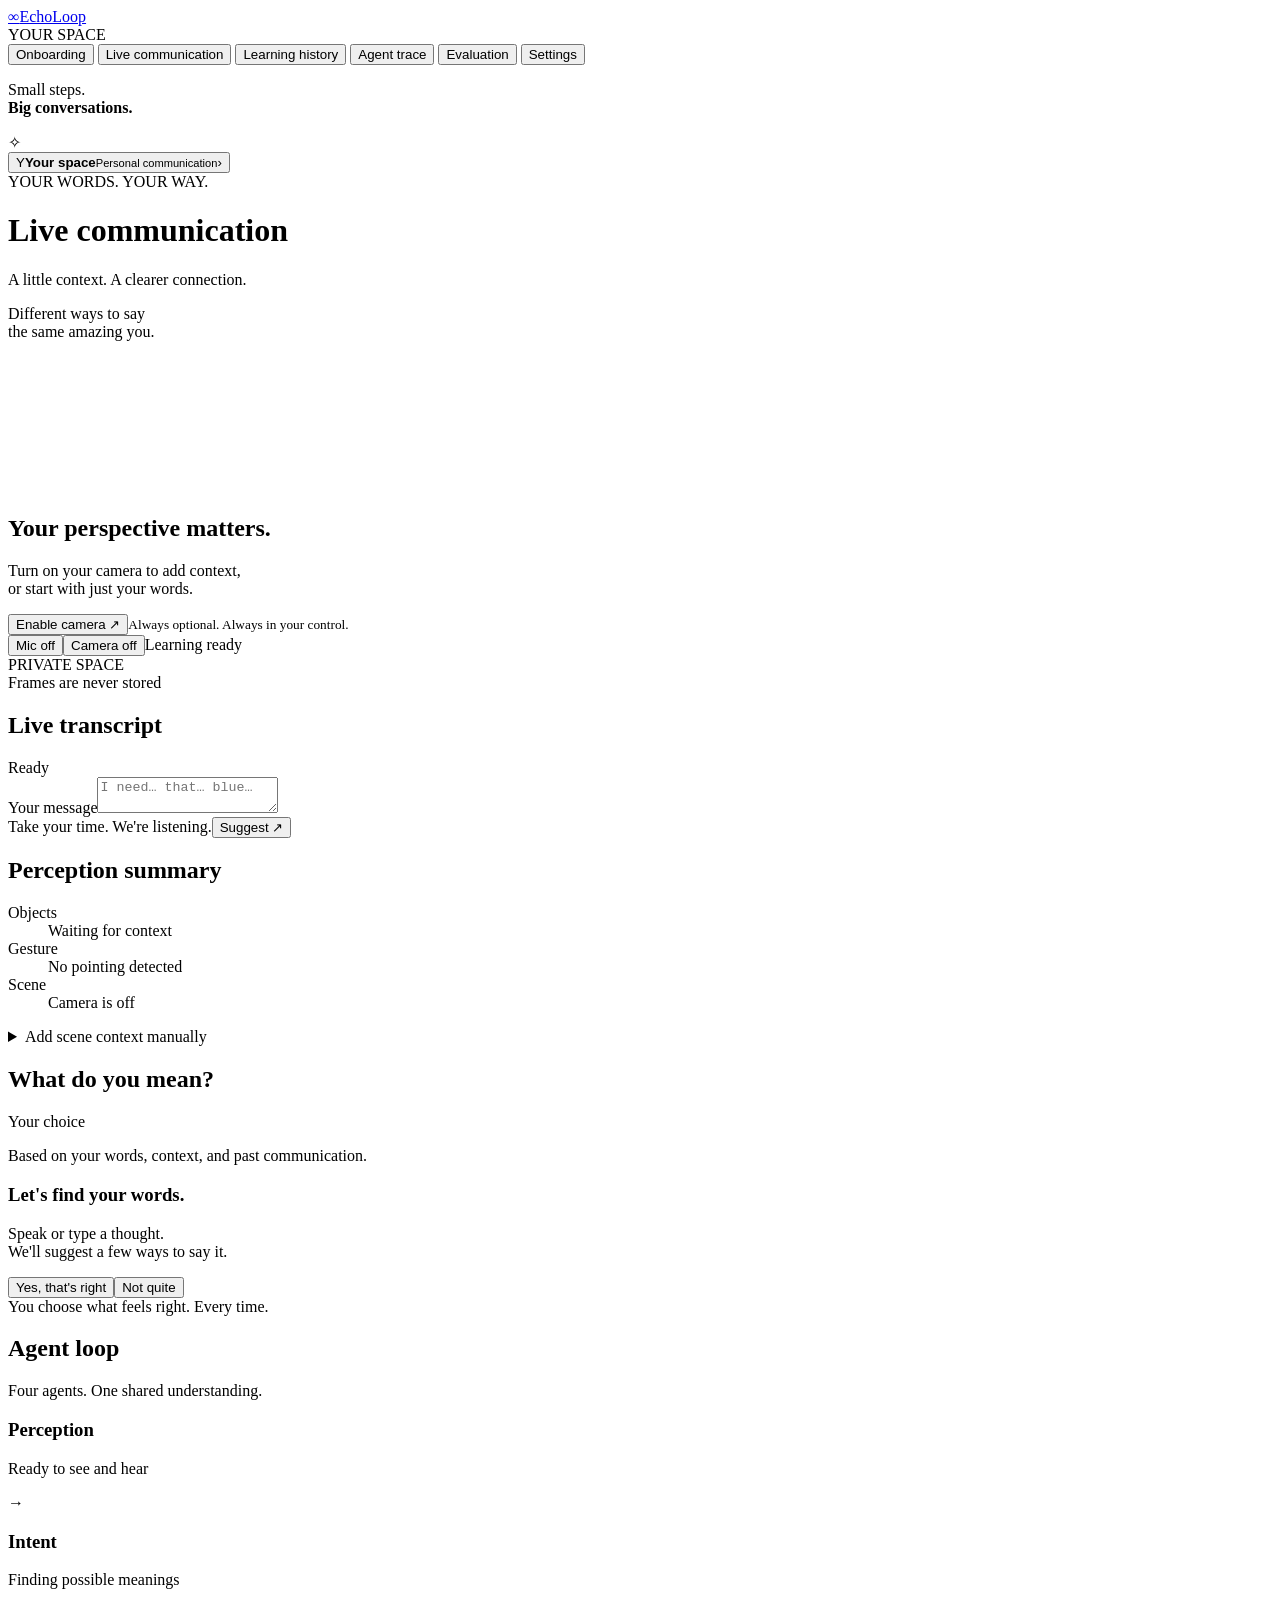
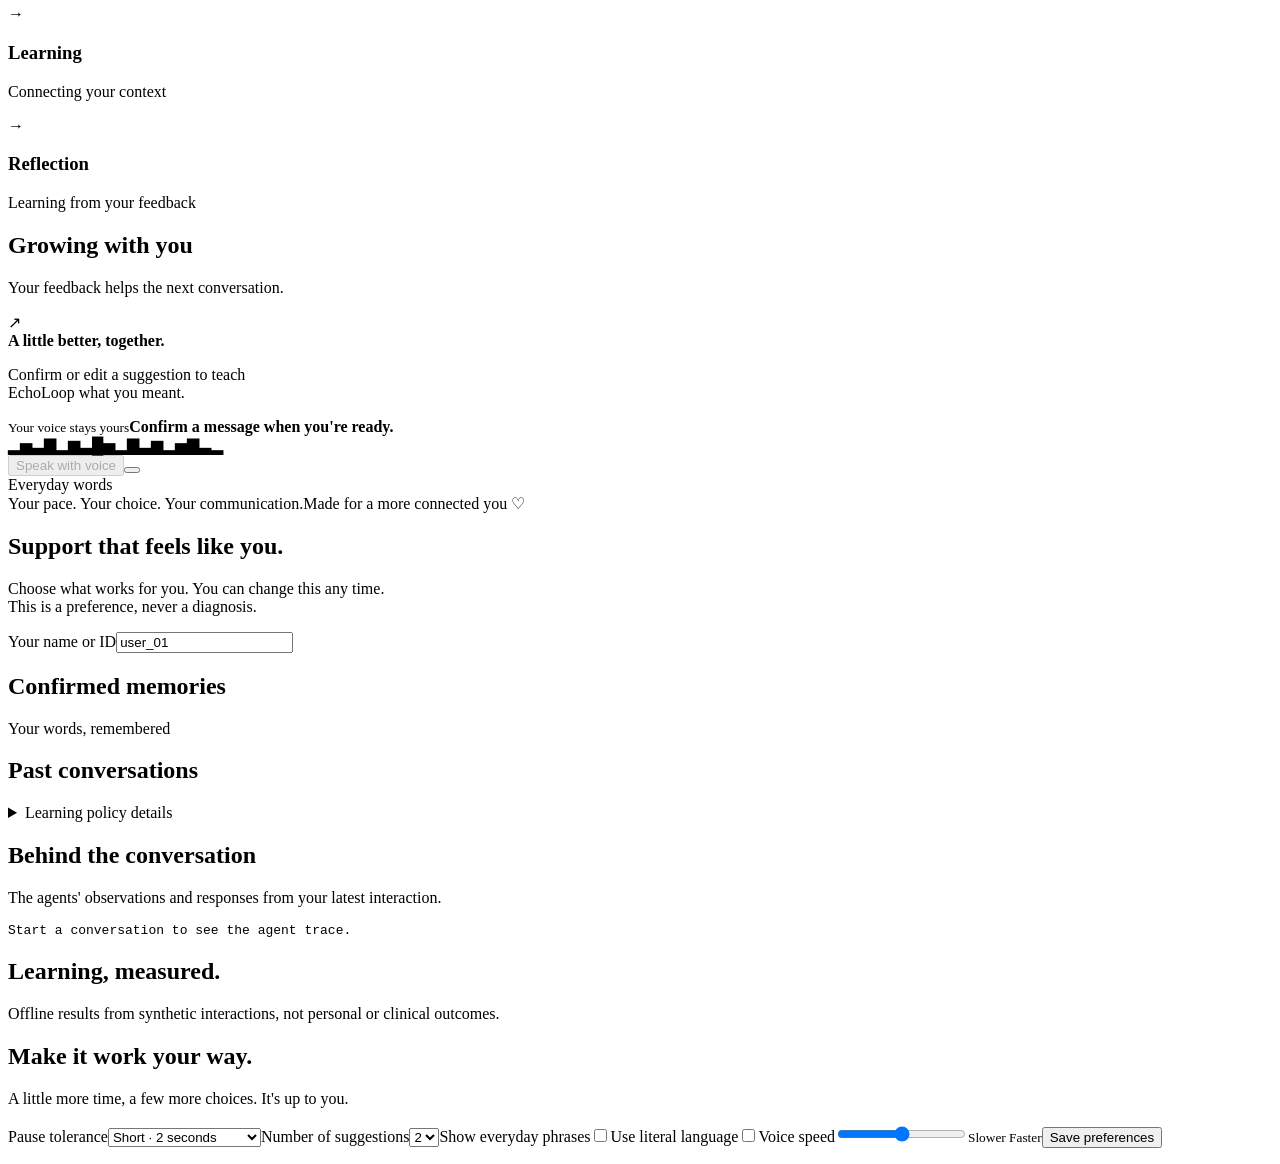
==== frontend/index.html @ dc847d43 "EchoLoop: four-agent adaptive communication assistant Perception/Intent/Learning/Reflection agents o" ====
﻿<!doctype html>
<html lang="en">
<head><meta charset="utf-8"><meta name="viewport" content="width=device-width,initial-scale=1"><meta name="theme-color" content="#eef3ff"><title>EchoLoop — Your words, your way</title><link rel="stylesheet" href="/styles.css"><script defer src="/app.js"></script></head>
<body>
<div class="app-shell">
<aside class="sidebar">
<a href="#live" class="brand"><span class="brand-mark">∞</span>EchoLoop</a><div class="nav-label">YOUR SPACE</div>
<nav aria-label="Main navigation">
<button class="nav-item" data-tab="onboarding" title="Onboarding"><span data-icon="user"></span><span>Onboarding</span></button>
<button class="nav-item active" data-tab="live" title="Live communication"><span data-icon="video"></span><span>Live communication</span></button>
<button class="nav-item" data-tab="hist" title="Learning history"><span data-icon="history"></span><span>Learning history</span></button>
<button class="nav-item" data-tab="trace" title="Agent trace"><span data-icon="loop"></span><span>Agent trace</span></button>
<button class="nav-item" data-tab="eval" title="Evaluation"><span data-icon="chart"></span><span>Evaluation</span></button>
<button class="nav-item" data-tab="settings" title="Settings"><span data-icon="settings"></span><span>Settings</span></button>
</nav>
<div class="sidebar-bottom"><div class="gentle-note"><span data-icon="heart"></span><p>Small steps.<br><strong>Big conversations.</strong></p><span class="note-spark">✧</span></div><button class="user-card" data-tab="onboarding"><span class="avatar" id="avatar">Y</span><span><strong id="userName">Your space</strong><small id="modeBadge">Personal communication</small></span><span>›</span></button></div>
</aside>
<main>
<header class="page-header"><div><div class="eyebrow">YOUR WORDS. YOUR WAY.</div><h1 id="pageTitle">Live communication</h1><p id="pageSubtitle">A little context. A clearer connection.</p></div><div class="header-note">Different ways to say<br><span>the same amazing you.</span><i></i></div></header>
<div id="notice" class="notice hidden" role="status"></div>
<section id="tab-live" class="view">
<div class="live-grid">
<div class="observation-column">
<div class="camera-panel"><video id="video" autoplay playsinline muted></video><div id="cameraEmpty" class="camera-empty"><div class="camera-symbol" data-icon="video"></div><h2>Your perspective matters.</h2><p>Turn on your camera to add context,<br>or start with just your words.</p><button id="enableCamera" class="button camera-cta">Enable camera <span>↗</span></button><small>Always optional. Always in your control.</small></div><div class="camera-toolbar"><button id="mic" class="status-chip"><span data-icon="mic"></span><span id="micLabel">Mic off</span></button><button id="camBtn" class="status-chip"><span data-icon="video"></span><span id="camLabel">Camera off</span></button><span class="status-chip purple"><span data-icon="spark"></span>Learning ready</span></div><span id="cameraStatus" class="camera-status">PRIVATE SPACE</span><div class="camera-foot"><span data-icon="shield"></span>Frames are never stored</div></div>
<div class="context-grid">
<article class="panel transcript-panel"><div class="panel-heading"><h2><span data-icon="wave"></span>Live transcript</h2><span class="pill" id="listenStatus">Ready</span></div><label for="fragment" class="sr-only">Your message</label><textarea id="fragment" rows="2" placeholder="I need… that… blue…"></textarea><div class="transcript-footer"><span id="hint">Take your time. We're listening.</span><button id="send" class="button primary compact">Suggest <span>↗</span></button></div></article>
<article class="panel perception-panel"><div class="panel-heading"><h2><span data-icon="eye"></span>Perception summary</h2></div><dl><div><dt><span data-icon="box"></span>Objects</dt><dd id="objectsSummary">Waiting for context</dd></div><div><dt><span data-icon="hand"></span>Gesture</dt><dd id="gestureSummary">No pointing detected</dd></div><div><dt><span data-icon="image"></span>Scene</dt><dd id="sceneSummary">Camera is off</dd></div></dl><details><summary>Add scene context manually</summary><label>Objects, separated by commas<input id="scene" placeholder="blue headphones, blue notebook"></label><label>Pointing at<input id="pointing" placeholder="Optional object"></label><label class="check-label"><input type="checkbox" id="sceneEnabled">Use this context for suggestions</label></details></article>
</div></div>
<article class="panel candidates-panel"><div class="panel-heading"><h2>What do you mean?</h2><span class="pill" id="memMatch">Your choice</span></div><p class="muted">Based on your words, context, and past communication.</p><div id="cands" class="candidates" role="group" aria-label="Suggested messages" aria-live="polite"><div class="candidate-empty"><span data-icon="message"></span><h3>Let's find your words.</h3><p>Speak or type a thought.<br>We'll suggest a few ways to say it.</p></div></div><div id="confirmRow" class="confirm-row hidden"><button id="yes" class="button primary"><span data-icon="check"></span>Yes, that's right</button><button id="no" class="button secondary"><span data-icon="edit"></span>Not quite</button></div><div class="choice-note"><span data-icon="heart"></span>You choose what feels right. Every time.</div></article>
<article class="panel agent-panel"><div class="panel-heading"><h2><span data-icon="loop"></span>Agent loop</h2><span class="muted">Four agents. One shared understanding.</span></div><div class="agents"><div class="agent blue"><span data-icon="eye"></span><h3>Perception</h3><p id="perceptionAgent">Ready to see and hear</p></div><span class="agent-arrow">→</span><div class="agent green"><span data-icon="bulb"></span><h3>Intent</h3><p id="intentAgent">Finding possible meanings</p></div><span class="agent-arrow">→</span><div class="agent violet"><span data-icon="database"></span><h3>Learning</h3><p id="learningAgent">Connecting your context</p></div><span class="agent-arrow">→</span><div class="agent amber"><span data-icon="spark"></span><h3>Reflection</h3><p id="reflectionAgent">Learning from your feedback</p></div></div></article>
<article class="panel improvement-panel"><div class="panel-heading"><h2><span data-icon="chart"></span>Growing with you</h2></div><p class="muted">Your feedback helps the next conversation.</p><div id="improvement" class="improvement-empty"><span class="growth-mark">↗</span><div><strong>A little better, together.</strong><p>Confirm or edit a suggestion to teach<br>EchoLoop what you meant.</p></div></div><div id="rewardBadge" aria-live="polite"></div></article>
</div>
<div class="panel speech-bar"><div class="speech-avatar" data-icon="message"></div><div class="confirmed-copy"><small id="confirmedLabel">Your voice stays yours</small><strong id="confirmedText">Confirm a message when you're ready.</strong></div><div class="waveform" aria-hidden="true">▂▅▃▇▂▆▃█▅▂▇▃▆▂▅▇▃▂</div><button id="speak" class="button primary" disabled><span data-icon="volume"></span>Speak with voice</button><button id="stopSpeak" class="button secondary icon-button" aria-label="Stop speaking"><span data-icon="stop"></span></button></div>
<div class="quick-row"><span>Everyday words</span><div id="quick"></div></div><footer><span><span data-icon="shield"></span>Your pace. Your choice. Your communication.</span><span>Made for a more connected you <span class="footer-heart">♡</span></span></footer>
</section>
<section id="tab-onboarding" class="view hidden"><article class="panel setup-panel"><span class="section-symbol" data-icon="heart"></span><h2>Support that feels like you.</h2><p class="muted">Choose what works for you. You can change this any time.<br>This is a preference, never a diagnosis.</p><label>Your name or ID<input id="userId" value="user_01" autocomplete="off"></label><div id="modes" class="mode-grid"></div></article></section>
<section id="tab-hist" class="view hidden"><article class="panel"><div class="panel-heading"><h2>Confirmed memories</h2><span class="pill">Your words, remembered</span></div><div id="mems" class="list"></div></article><article class="panel"><h2>Past conversations</h2><div id="hist" class="list"></div></article><details class="panel"><summary>Learning policy details</summary><div id="policy" class="metrics"></div></details></section>
<section id="tab-trace" class="view hidden"><article class="panel"><h2>Behind the conversation</h2><p class="muted">The agents' observations and responses from your latest interaction.</p><pre id="trace">Start a conversation to see the agent trace.</pre></article></section>
<section id="tab-eval" class="view hidden"><article class="panel"><h2>Learning, measured.</h2><p class="muted">Offline results from synthetic interactions, not personal or clinical outcomes.</p><div id="eval"></div></article></section>
<section id="tab-settings" class="view hidden"><form id="settingsForm" class="panel setup-panel"><h2>Make it work your way.</h2><p class="muted">A little more time, a few more choices. It's up to you.</p><label>Pause tolerance<select id="pauseSetting"><option value="short">Short · 2 seconds</option><option value="medium">Medium · 3.5 seconds</option><option value="long">Long · 6 seconds</option></select></label><label>Number of suggestions<select id="countSetting"><option>2</option><option>3</option><option>4</option></select></label><label class="setting-row">Show everyday phrases<input id="quickSetting" type="checkbox" role="switch"></label><label class="setting-row">Use literal language<input id="literalSetting" type="checkbox" role="switch"></label><label>Voice speed<input id="voiceSpeed" type="range" min="0.6" max="1.4" step="0.1" value="1"><small>Slower <span class="float-right">Faster</span></small></label><button class="button primary" type="submit">Save preferences</button><p class="muted" id="settingsStatus" role="status"></p></form></section>
</main></div>
<dialog id="editDialog"><form id="editForm"><div class="panel-heading"><h2>Your words, exactly.</h2><button type="button" id="closeEdit" class="button icon-button" aria-label="Close">×</button></div><p class="muted">Tell us what you meant, in your own way.</p><label for="editedText">Your message</label><textarea id="editedText" rows="4"></textarea><div class="dialog-actions"><button type="button" id="noneConfirm" class="button secondary">None fit</button><button type="submit" class="button primary">Confirm message</button></div></form></dialog>
</body></html>
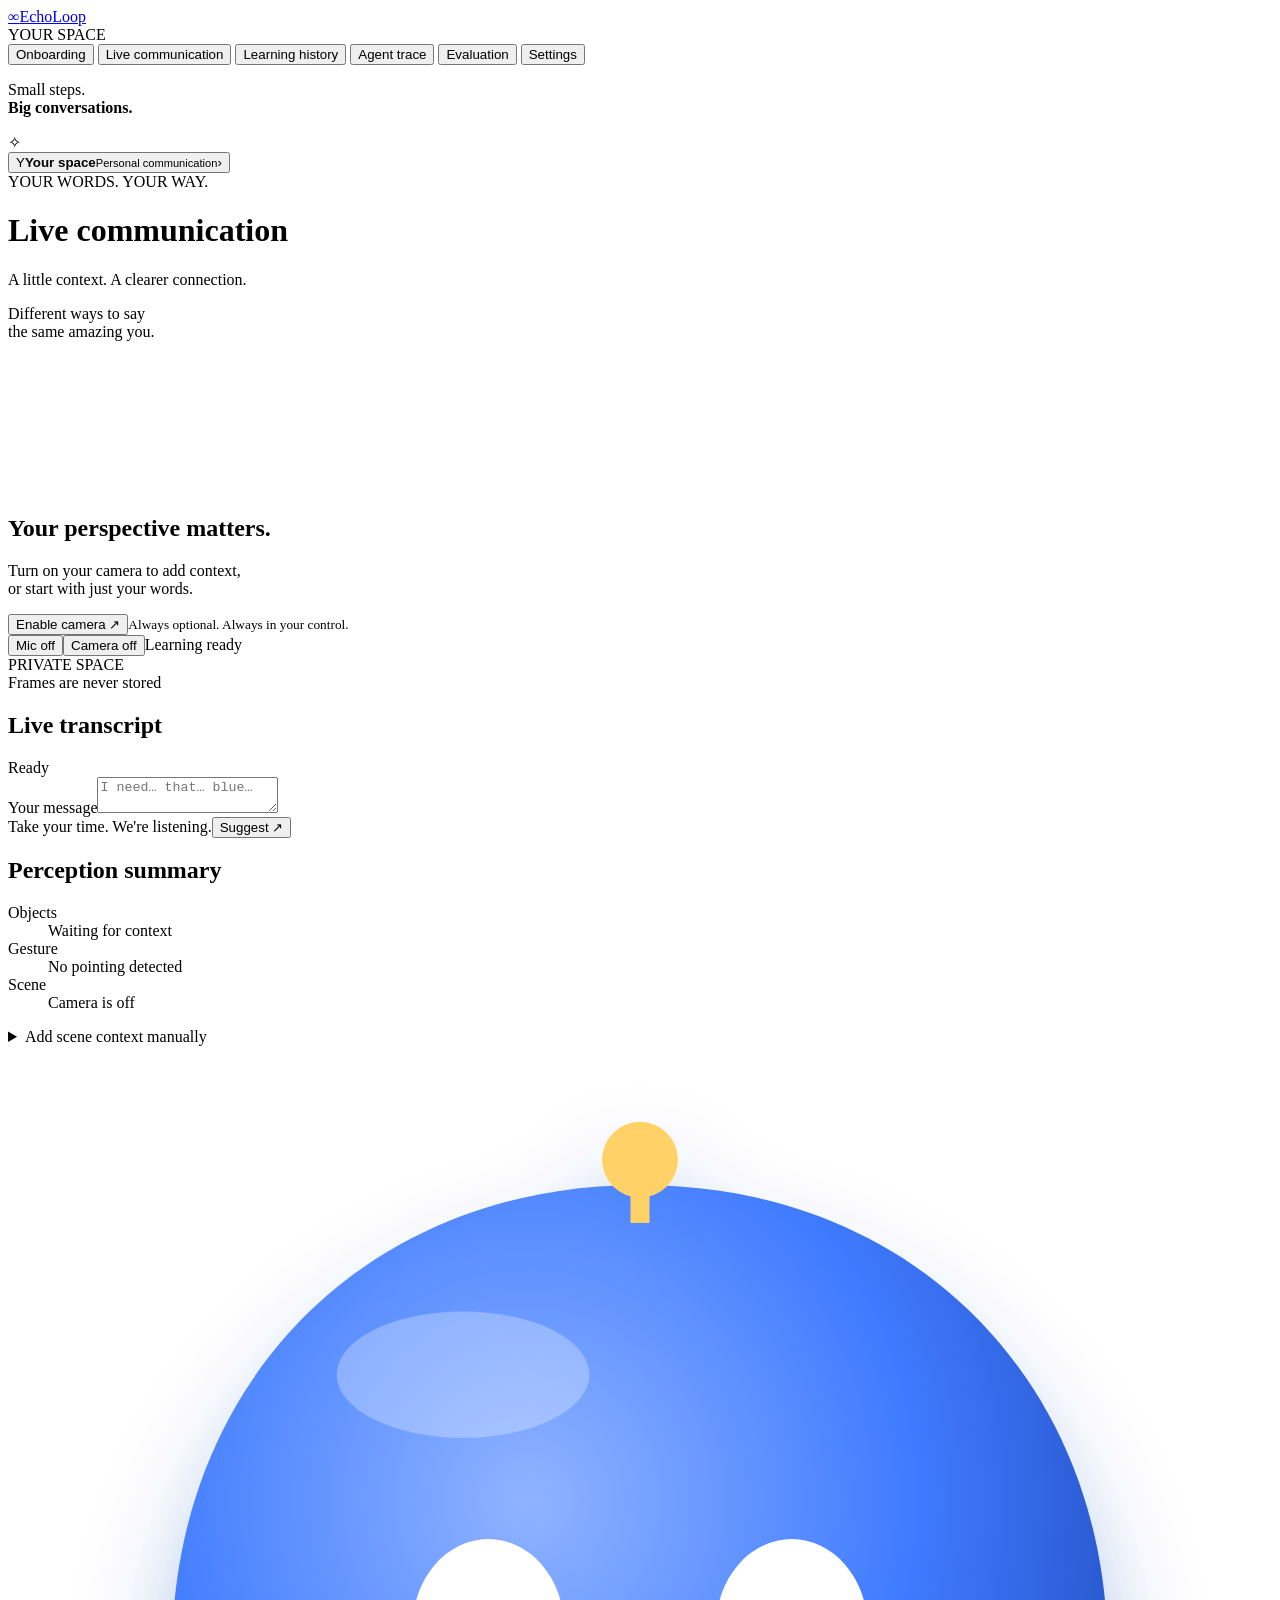
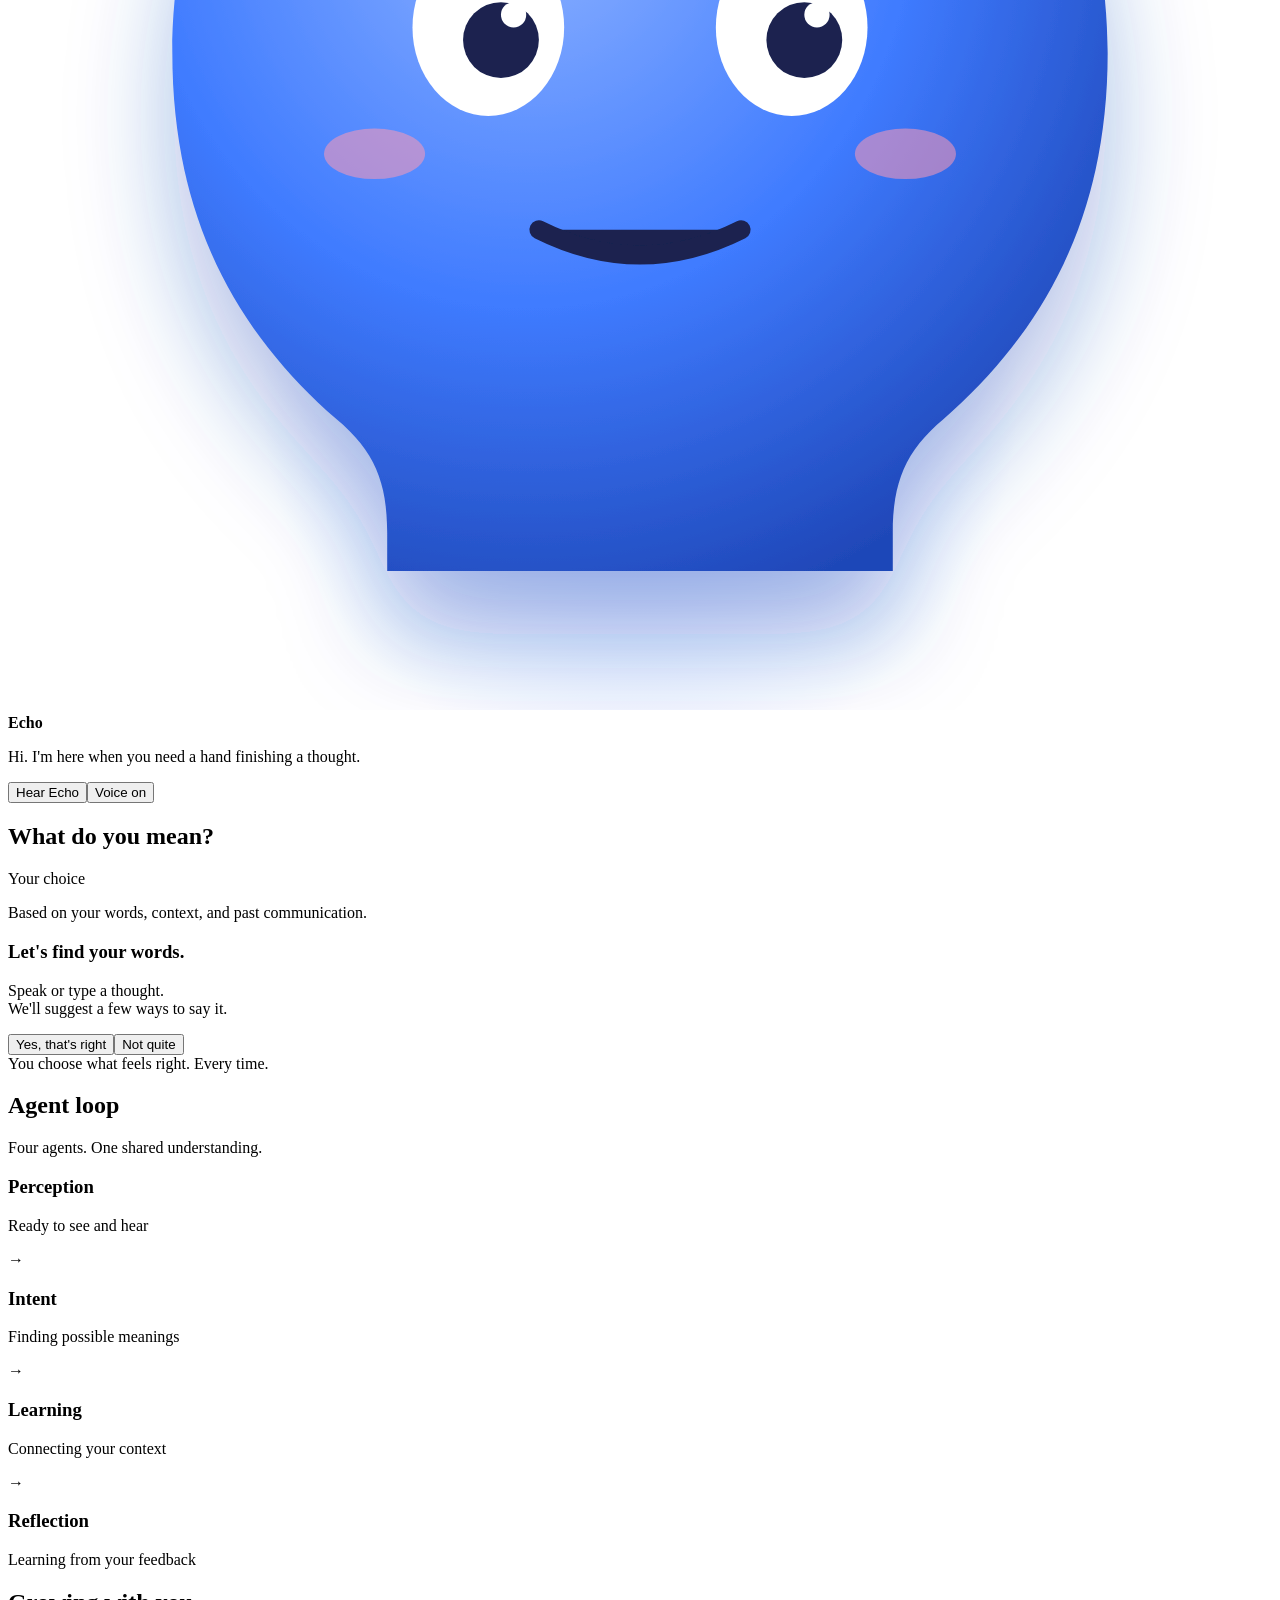
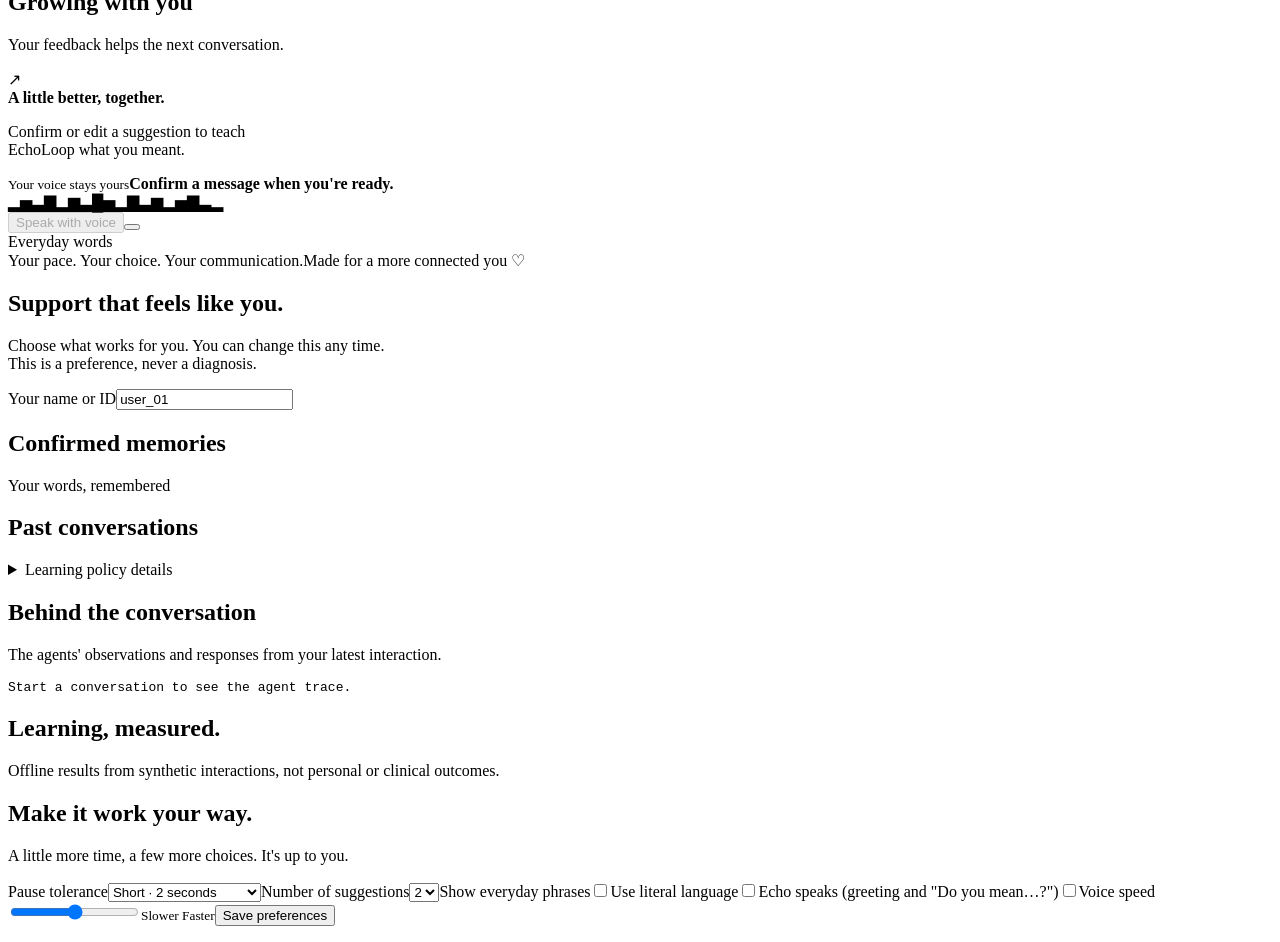
==== commit 3a391590: "Echo companion, vision error surfacing, hash + policy-storage fixes - Echo: animated companion with " ====
--- a/frontend/index.html
+++ b/frontend/index.html
@@ -26,6 +26,23 @@
 <article class="panel transcript-panel"><div class="panel-heading"><h2><span data-icon="wave"></span>Live transcript</h2><span class="pill" id="listenStatus">Ready</span></div><label for="fragment" class="sr-only">Your message</label><textarea id="fragment" rows="2" placeholder="I need… that… blue…"></textarea><div class="transcript-footer"><span id="hint">Take your time. We're listening.</span><button id="send" class="button primary compact">Suggest <span>↗</span></button></div></article>
 <article class="panel perception-panel"><div class="panel-heading"><h2><span data-icon="eye"></span>Perception summary</h2></div><dl><div><dt><span data-icon="box"></span>Objects</dt><dd id="objectsSummary">Waiting for context</dd></div><div><dt><span data-icon="hand"></span>Gesture</dt><dd id="gestureSummary">No pointing detected</dd></div><div><dt><span data-icon="image"></span>Scene</dt><dd id="sceneSummary">Camera is off</dd></div></dl><details><summary>Add scene context manually</summary><label>Objects, separated by commas<input id="scene" placeholder="blue headphones, blue notebook"></label><label>Pointing at<input id="pointing" placeholder="Optional object"></label><label class="check-label"><input type="checkbox" id="sceneEnabled">Use this context for suggestions</label></details></article>
 </div></div>
+<article class="panel companion-panel" id="companion" data-state="idle" aria-live="polite">
+<div class="companion-stage"><div class="companion-ring"></div>
+<svg class="echo" viewBox="0 0 200 200" aria-hidden="true">
+<defs><radialGradient id="echoBody" cx="38%" cy="32%" r="75%"><stop offset="0" stop-color="#8fb3ff"/><stop offset=".55" stop-color="#3f7bff"/><stop offset="1" stop-color="#1f47b8"/></radialGradient>
+<radialGradient id="echoGlow" cx="50%" cy="50%" r="50%"><stop offset="0" stop-color="#2f6bff" stop-opacity=".35"/><stop offset="1" stop-color="#2f6bff" stop-opacity="0"/></radialGradient>
+<filter id="echoShadow" x="-20%" y="-20%" width="140%" height="150%"><feDropShadow dx="0" dy="10" stdDeviation="8" flood-color="#1f47b8" flood-opacity=".35"/></filter></defs>
+<circle cx="100" cy="150" r="60" fill="url(#echoGlow)"/>
+<g class="echo-body" filter="url(#echoShadow)"><path d="M100 22c44 0 74 32 74 74 0 26-10 44-26 58-6 5-8 10-8 18v6H60v-6c0-8-2-13-8-18C36 140 26 122 26 96c0-42 30-74 74-74z" fill="url(#echoBody)"/>
+<ellipse cx="72" cy="52" rx="20" ry="10" fill="#fff" opacity=".28"/>
+<g class="echo-eyes"><g class="echo-eye"><ellipse cx="76" cy="92" rx="12" ry="14" fill="#fff"/><circle class="echo-pupil" cx="78" cy="94" r="6" fill="#1a2350"/><circle cx="80" cy="90" r="2" fill="#fff"/></g>
+<g class="echo-eye"><ellipse cx="124" cy="92" rx="12" ry="14" fill="#fff"/><circle class="echo-pupil" cx="126" cy="94" r="6" fill="#1a2350"/><circle cx="128" cy="90" r="2" fill="#fff"/></g></g>
+<ellipse cx="58" cy="112" rx="8" ry="4" fill="#ff9ab4" opacity=".55"/><ellipse cx="142" cy="112" rx="8" ry="4" fill="#ff9ab4" opacity=".55"/>
+<path class="echo-mouth" d="M84 124 Q100 132 116 124" fill="#1a2350" stroke="#1a2350" stroke-width="3" stroke-linecap="round"/>
+<circle cx="100" cy="18" r="6" fill="#ffd166" class="echo-antenna"/><path d="M100 22v6" stroke="#ffd166" stroke-width="3"/></g></svg></div>
+<div class="companion-copy"><strong>Echo</strong><p id="companionLine">Hi. I'm here when you need a hand finishing a thought.</p>
+<div class="companion-actions"><button type="button" id="companionSpeakBtn" class="button compact">Hear Echo</button><button type="button" id="companionMute" class="button compact secondary" aria-pressed="false">Voice on</button></div></div>
+</article>
 <article class="panel candidates-panel"><div class="panel-heading"><h2>What do you mean?</h2><span class="pill" id="memMatch">Your choice</span></div><p class="muted">Based on your words, context, and past communication.</p><div id="cands" class="candidates" role="group" aria-label="Suggested messages" aria-live="polite"><div class="candidate-empty"><span data-icon="message"></span><h3>Let's find your words.</h3><p>Speak or type a thought.<br>We'll suggest a few ways to say it.</p></div></div><div id="confirmRow" class="confirm-row hidden"><button id="yes" class="button primary"><span data-icon="check"></span>Yes, that's right</button><button id="no" class="button secondary"><span data-icon="edit"></span>Not quite</button></div><div class="choice-note"><span data-icon="heart"></span>You choose what feels right. Every time.</div></article>
 <article class="panel agent-panel"><div class="panel-heading"><h2><span data-icon="loop"></span>Agent loop</h2><span class="muted">Four agents. One shared understanding.</span></div><div class="agents"><div class="agent blue"><span data-icon="eye"></span><h3>Perception</h3><p id="perceptionAgent">Ready to see and hear</p></div><span class="agent-arrow">→</span><div class="agent green"><span data-icon="bulb"></span><h3>Intent</h3><p id="intentAgent">Finding possible meanings</p></div><span class="agent-arrow">→</span><div class="agent violet"><span data-icon="database"></span><h3>Learning</h3><p id="learningAgent">Connecting your context</p></div><span class="agent-arrow">→</span><div class="agent amber"><span data-icon="spark"></span><h3>Reflection</h3><p id="reflectionAgent">Learning from your feedback</p></div></div></article>
 <article class="panel improvement-panel"><div class="panel-heading"><h2><span data-icon="chart"></span>Growing with you</h2></div><p class="muted">Your feedback helps the next conversation.</p><div id="improvement" class="improvement-empty"><span class="growth-mark">↗</span><div><strong>A little better, together.</strong><p>Confirm or edit a suggestion to teach<br>EchoLoop what you meant.</p></div></div><div id="rewardBadge" aria-live="polite"></div></article>
@@ -37,7 +54,7 @@
 <section id="tab-hist" class="view hidden"><article class="panel"><div class="panel-heading"><h2>Confirmed memories</h2><span class="pill">Your words, remembered</span></div><div id="mems" class="list"></div></article><article class="panel"><h2>Past conversations</h2><div id="hist" class="list"></div></article><details class="panel"><summary>Learning policy details</summary><div id="policy" class="metrics"></div></details></section>
 <section id="tab-trace" class="view hidden"><article class="panel"><h2>Behind the conversation</h2><p class="muted">The agents' observations and responses from your latest interaction.</p><pre id="trace">Start a conversation to see the agent trace.</pre></article></section>
 <section id="tab-eval" class="view hidden"><article class="panel"><h2>Learning, measured.</h2><p class="muted">Offline results from synthetic interactions, not personal or clinical outcomes.</p><div id="eval"></div></article></section>
-<section id="tab-settings" class="view hidden"><form id="settingsForm" class="panel setup-panel"><h2>Make it work your way.</h2><p class="muted">A little more time, a few more choices. It's up to you.</p><label>Pause tolerance<select id="pauseSetting"><option value="short">Short · 2 seconds</option><option value="medium">Medium · 3.5 seconds</option><option value="long">Long · 6 seconds</option></select></label><label>Number of suggestions<select id="countSetting"><option>2</option><option>3</option><option>4</option></select></label><label class="setting-row">Show everyday phrases<input id="quickSetting" type="checkbox" role="switch"></label><label class="setting-row">Use literal language<input id="literalSetting" type="checkbox" role="switch"></label><label>Voice speed<input id="voiceSpeed" type="range" min="0.6" max="1.4" step="0.1" value="1"><small>Slower <span class="float-right">Faster</span></small></label><button class="button primary" type="submit">Save preferences</button><p class="muted" id="settingsStatus" role="status"></p></form></section>
+<section id="tab-settings" class="view hidden"><form id="settingsForm" class="panel setup-panel"><h2>Make it work your way.</h2><p class="muted">A little more time, a few more choices. It's up to you.</p><label>Pause tolerance<select id="pauseSetting"><option value="short">Short · 2 seconds</option><option value="medium">Medium · 3.5 seconds</option><option value="long">Long · 6 seconds</option></select></label><label>Number of suggestions<select id="countSetting"><option>2</option><option>3</option><option>4</option></select></label><label class="setting-row">Show everyday phrases<input id="quickSetting" type="checkbox" role="switch"></label><label class="setting-row">Use literal language<input id="literalSetting" type="checkbox" role="switch"></label><label class="setting-row">Echo speaks (greeting and "Do you mean…?")<input id="companionSetting" type="checkbox" role="switch"></label><label>Voice speed<input id="voiceSpeed" type="range" min="0.6" max="1.4" step="0.1" value="1"><small>Slower <span class="float-right">Faster</span></small></label><button class="button primary" type="submit">Save preferences</button><p class="muted" id="settingsStatus" role="status"></p></form></section>
 </main></div>
 <dialog id="editDialog"><form id="editForm"><div class="panel-heading"><h2>Your words, exactly.</h2><button type="button" id="closeEdit" class="button icon-button" aria-label="Close">×</button></div><p class="muted">Tell us what you meant, in your own way.</p><label for="editedText">Your message</label><textarea id="editedText" rows="4"></textarea><div class="dialog-actions"><button type="button" id="noneConfirm" class="button secondary">None fit</button><button type="submit" class="button primary">Confirm message</button></div></form></dialog>
 </body></html>
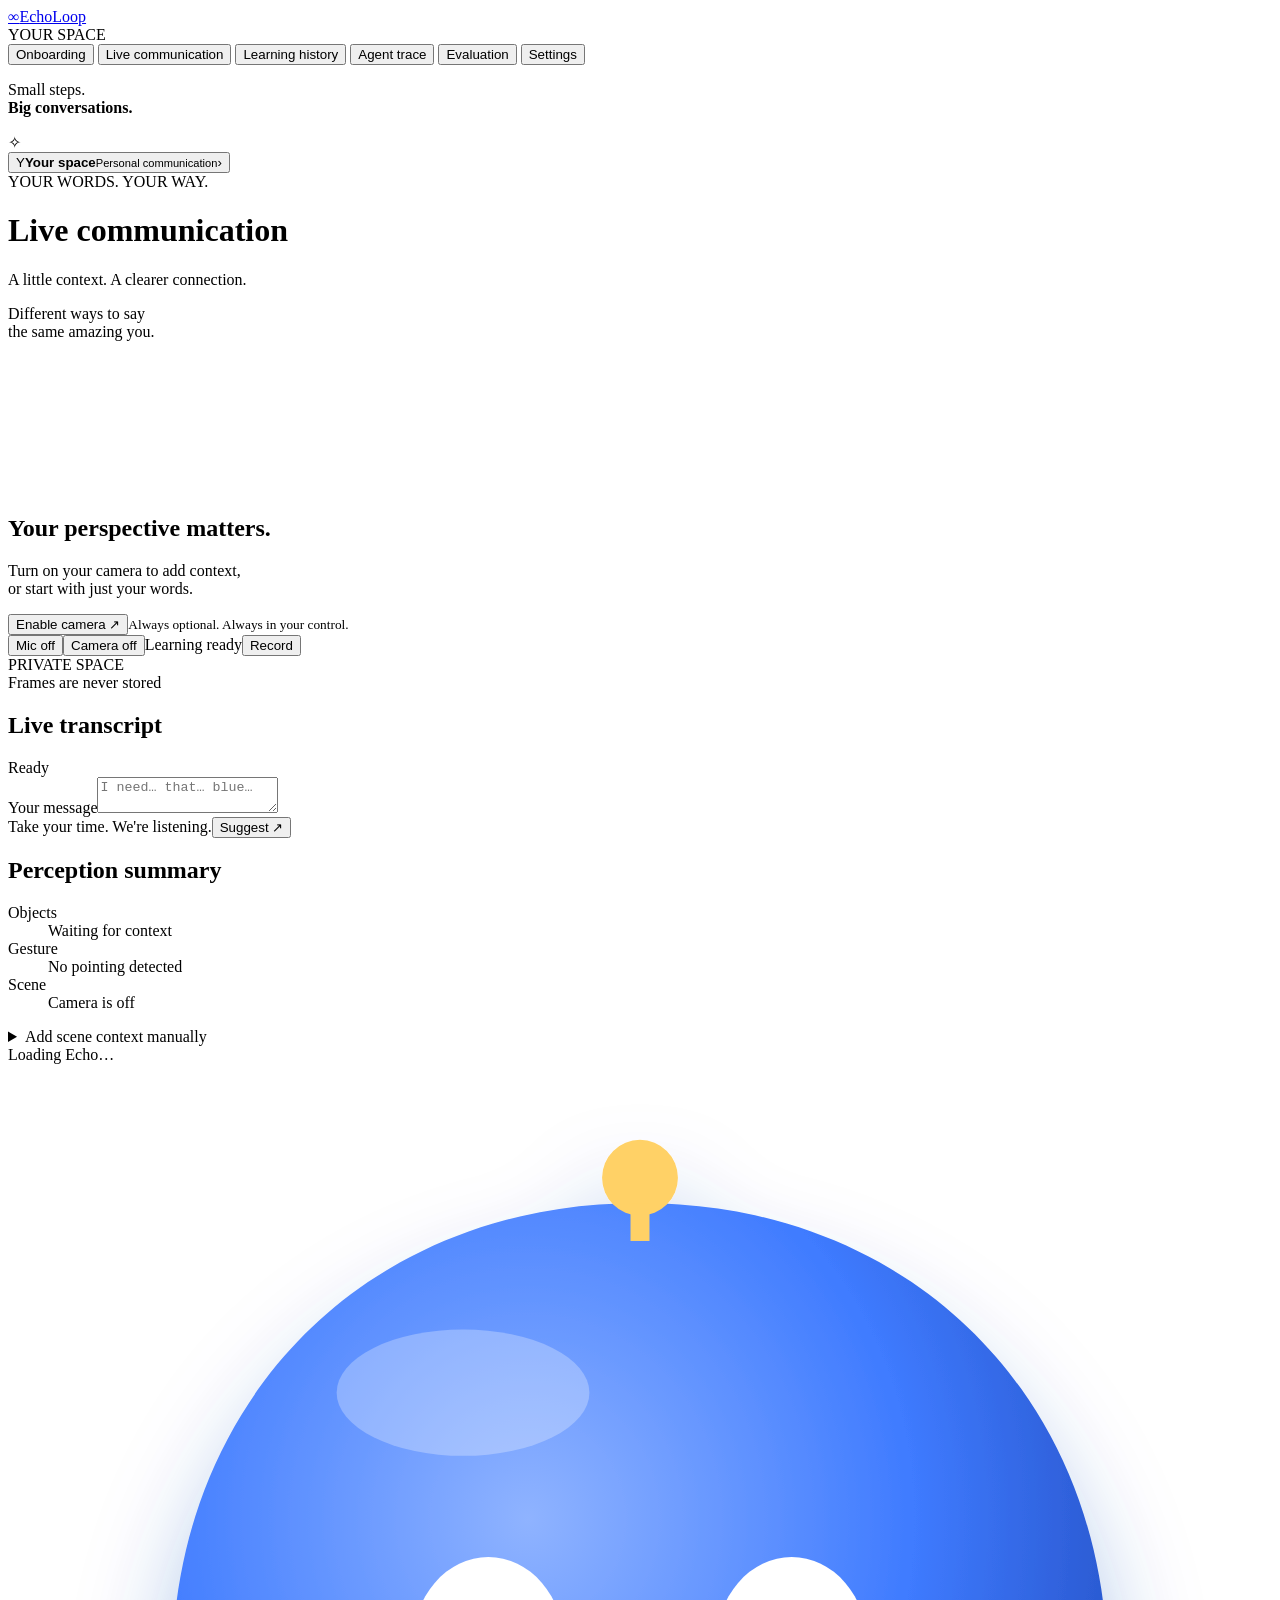
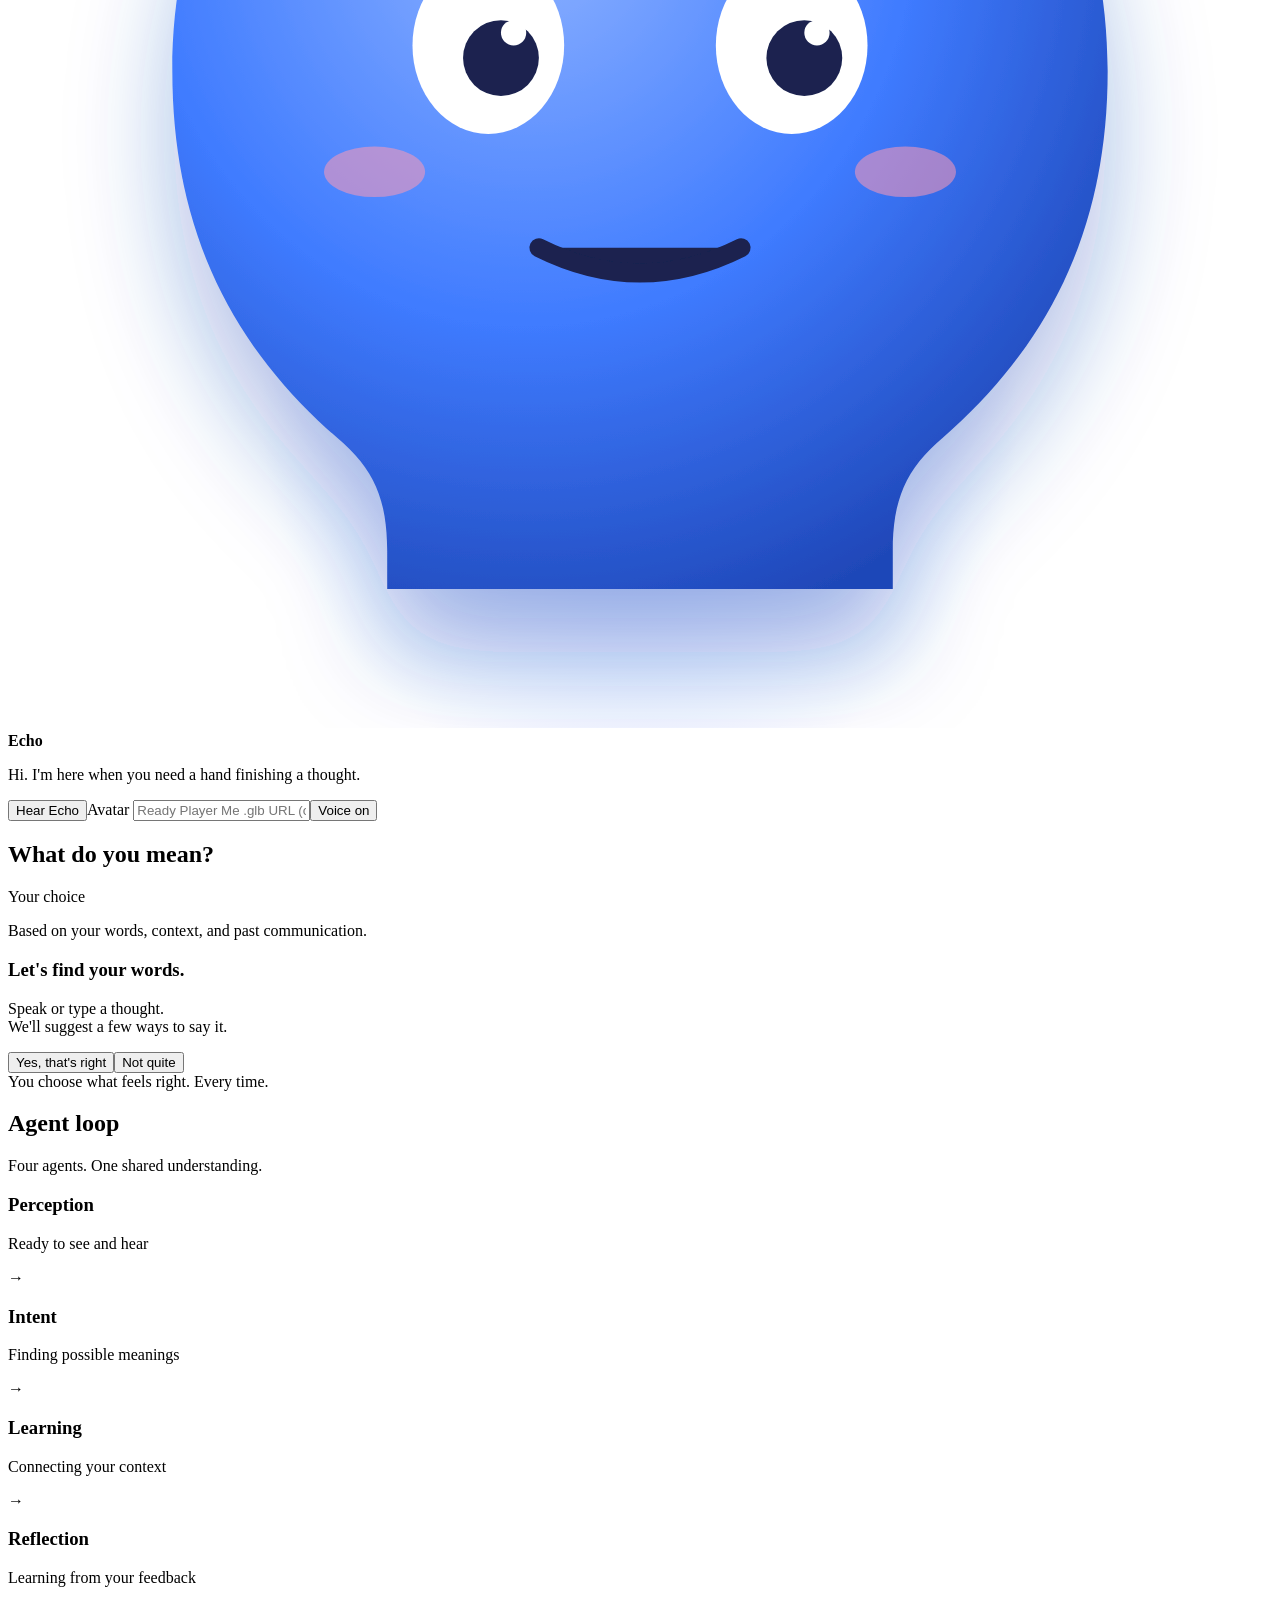
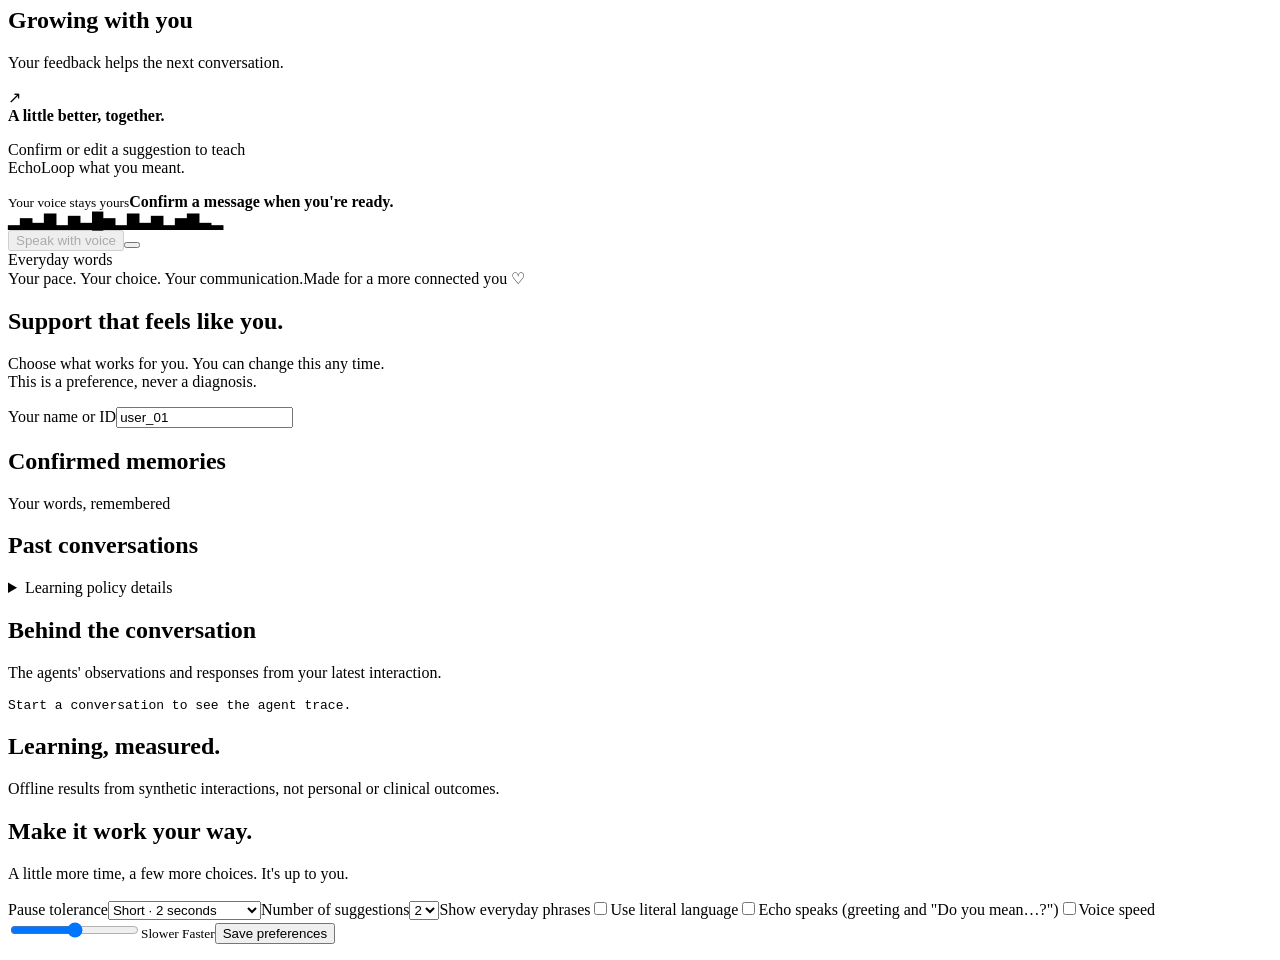
==== commit f585da6b: "3D human avatar (TalkingHead) with ElevenLabs word-timed lip-sync; session recording - Echo is now a" ====
--- a/frontend/index.html
+++ b/frontend/index.html
@@ -1,6 +1,6 @@
 ﻿<!doctype html>
 <html lang="en">
-<head><meta charset="utf-8"><meta name="viewport" content="width=device-width,initial-scale=1"><meta name="theme-color" content="#eef3ff"><title>EchoLoop — Your words, your way</title><link rel="stylesheet" href="/styles.css"><script defer src="/app.js"></script></head>
+<head><meta charset="utf-8"><meta name="viewport" content="width=device-width,initial-scale=1"><meta name="theme-color" content="#eef3ff"><title>EchoLoop — Your words, your way</title><link rel="stylesheet" href="/styles.css"><script type="importmap">{"imports":{"three":"https://cdn.jsdelivr.net/npm/three@0.180.0/build/three.module.js/+esm","three/addons/":"https://cdn.jsdelivr.net/npm/three@0.180.0/examples/jsm/","talkinghead":"https://cdn.jsdelivr.net/gh/met4citizen/TalkingHead@1.7/modules/talkinghead.mjs"}}</script><script type="module" src="/avatar.mjs"></script><script defer src="/app.js"></script></head>
 <body>
 <div class="app-shell">
 <aside class="sidebar">
@@ -21,14 +21,13 @@
 <section id="tab-live" class="view">
 <div class="live-grid">
 <div class="observation-column">
-<div class="camera-panel"><video id="video" autoplay playsinline muted></video><div id="cameraEmpty" class="camera-empty"><div class="camera-symbol" data-icon="video"></div><h2>Your perspective matters.</h2><p>Turn on your camera to add context,<br>or start with just your words.</p><button id="enableCamera" class="button camera-cta">Enable camera <span>↗</span></button><small>Always optional. Always in your control.</small></div><div class="camera-toolbar"><button id="mic" class="status-chip"><span data-icon="mic"></span><span id="micLabel">Mic off</span></button><button id="camBtn" class="status-chip"><span data-icon="video"></span><span id="camLabel">Camera off</span></button><span class="status-chip purple"><span data-icon="spark"></span>Learning ready</span></div><span id="cameraStatus" class="camera-status">PRIVATE SPACE</span><div class="camera-foot"><span data-icon="shield"></span>Frames are never stored</div></div>
+<div class="camera-panel"><video id="video" autoplay playsinline muted></video><div id="cameraEmpty" class="camera-empty"><div class="camera-symbol" data-icon="video"></div><h2>Your perspective matters.</h2><p>Turn on your camera to add context,<br>or start with just your words.</p><button id="enableCamera" class="button camera-cta">Enable camera <span>↗</span></button><small>Always optional. Always in your control.</small></div><div class="camera-toolbar"><button id="mic" class="status-chip"><span data-icon="mic"></span><span id="micLabel">Mic off</span></button><button id="camBtn" class="status-chip"><span data-icon="video"></span><span id="camLabel">Camera off</span></button><span class="status-chip purple"><span data-icon="spark"></span>Learning ready</span><button id="recBtn" class="status-chip" title="Records this tab and your microphone to a file on your device. Nothing is uploaded."><span data-icon="record"></span><span id="recLabel">Record</span></button></div><span id="cameraStatus" class="camera-status">PRIVATE SPACE</span><div class="camera-foot"><span data-icon="shield"></span>Frames are never stored</div></div>
 <div class="context-grid">
 <article class="panel transcript-panel"><div class="panel-heading"><h2><span data-icon="wave"></span>Live transcript</h2><span class="pill" id="listenStatus">Ready</span></div><label for="fragment" class="sr-only">Your message</label><textarea id="fragment" rows="2" placeholder="I need… that… blue…"></textarea><div class="transcript-footer"><span id="hint">Take your time. We're listening.</span><button id="send" class="button primary compact">Suggest <span>↗</span></button></div></article>
 <article class="panel perception-panel"><div class="panel-heading"><h2><span data-icon="eye"></span>Perception summary</h2></div><dl><div><dt><span data-icon="box"></span>Objects</dt><dd id="objectsSummary">Waiting for context</dd></div><div><dt><span data-icon="hand"></span>Gesture</dt><dd id="gestureSummary">No pointing detected</dd></div><div><dt><span data-icon="image"></span>Scene</dt><dd id="sceneSummary">Camera is off</dd></div></dl><details><summary>Add scene context manually</summary><label>Objects, separated by commas<input id="scene" placeholder="blue headphones, blue notebook"></label><label>Pointing at<input id="pointing" placeholder="Optional object"></label><label class="check-label"><input type="checkbox" id="sceneEnabled">Use this context for suggestions</label></details></article>
 </div></div>
-<article class="panel companion-panel" id="companion" data-state="idle" aria-live="polite">
-<div class="companion-stage"><div class="companion-ring"></div>
-<svg class="echo" viewBox="0 0 200 200" aria-hidden="true">
+<div class="suggest-column"><article class="panel companion-panel" id="companion" data-state="idle" aria-live="polite">
+<div class="companion-stage"><div id="avatar3d" class="avatar-stage" aria-label="Echo, a 3D avatar"><span class="avatar-loading">Loading Echo…</span></div><svg class="echo hidden" viewBox="0 0 200 200" aria-hidden="true">
 <defs><radialGradient id="echoBody" cx="38%" cy="32%" r="75%"><stop offset="0" stop-color="#8fb3ff"/><stop offset=".55" stop-color="#3f7bff"/><stop offset="1" stop-color="#1f47b8"/></radialGradient>
 <radialGradient id="echoGlow" cx="50%" cy="50%" r="50%"><stop offset="0" stop-color="#2f6bff" stop-opacity=".35"/><stop offset="1" stop-color="#2f6bff" stop-opacity="0"/></radialGradient>
 <filter id="echoShadow" x="-20%" y="-20%" width="140%" height="150%"><feDropShadow dx="0" dy="10" stdDeviation="8" flood-color="#1f47b8" flood-opacity=".35"/></filter></defs>
@@ -39,12 +38,11 @@
 <g class="echo-eye"><ellipse cx="124" cy="92" rx="12" ry="14" fill="#fff"/><circle class="echo-pupil" cx="126" cy="94" r="6" fill="#1a2350"/><circle cx="128" cy="90" r="2" fill="#fff"/></g></g>
 <ellipse cx="58" cy="112" rx="8" ry="4" fill="#ff9ab4" opacity=".55"/><ellipse cx="142" cy="112" rx="8" ry="4" fill="#ff9ab4" opacity=".55"/>
 <path class="echo-mouth" d="M84 124 Q100 132 116 124" fill="#1a2350" stroke="#1a2350" stroke-width="3" stroke-linecap="round"/>
-<circle cx="100" cy="18" r="6" fill="#ffd166" class="echo-antenna"/><path d="M100 22v6" stroke="#ffd166" stroke-width="3"/></g></svg></div>
-<div class="companion-copy"><strong>Echo</strong><p id="companionLine">Hi. I'm here when you need a hand finishing a thought.</p>
-<div class="companion-actions"><button type="button" id="companionSpeakBtn" class="button compact">Hear Echo</button><button type="button" id="companionMute" class="button compact secondary" aria-pressed="false">Voice on</button></div></div>
+<circle cx="100" cy="18" r="6" fill="#ffd166" class="echo-antenna"/><path d="M100 22v6" stroke="#ffd166" stroke-width="3"/></g></svg></div><div class="companion-copy"><strong>Echo</strong><p id="companionLine">Hi. I'm here when you need a hand finishing a thought.</p>
+<div class="companion-actions"><button type="button" id="companionSpeakBtn" class="button compact">Hear Echo</button><label class="avatar-pick">Avatar <input id="avatarUrl" placeholder="Ready Player Me .glb URL (optional)"></label><button type="button" id="companionMute" class="button compact secondary" aria-pressed="false">Voice on</button></div></div>
 </article>
 <article class="panel candidates-panel"><div class="panel-heading"><h2>What do you mean?</h2><span class="pill" id="memMatch">Your choice</span></div><p class="muted">Based on your words, context, and past communication.</p><div id="cands" class="candidates" role="group" aria-label="Suggested messages" aria-live="polite"><div class="candidate-empty"><span data-icon="message"></span><h3>Let's find your words.</h3><p>Speak or type a thought.<br>We'll suggest a few ways to say it.</p></div></div><div id="confirmRow" class="confirm-row hidden"><button id="yes" class="button primary"><span data-icon="check"></span>Yes, that's right</button><button id="no" class="button secondary"><span data-icon="edit"></span>Not quite</button></div><div class="choice-note"><span data-icon="heart"></span>You choose what feels right. Every time.</div></article>
-<article class="panel agent-panel"><div class="panel-heading"><h2><span data-icon="loop"></span>Agent loop</h2><span class="muted">Four agents. One shared understanding.</span></div><div class="agents"><div class="agent blue"><span data-icon="eye"></span><h3>Perception</h3><p id="perceptionAgent">Ready to see and hear</p></div><span class="agent-arrow">→</span><div class="agent green"><span data-icon="bulb"></span><h3>Intent</h3><p id="intentAgent">Finding possible meanings</p></div><span class="agent-arrow">→</span><div class="agent violet"><span data-icon="database"></span><h3>Learning</h3><p id="learningAgent">Connecting your context</p></div><span class="agent-arrow">→</span><div class="agent amber"><span data-icon="spark"></span><h3>Reflection</h3><p id="reflectionAgent">Learning from your feedback</p></div></div></article>
+</div><article class="panel agent-panel"><div class="panel-heading"><h2><span data-icon="loop"></span>Agent loop</h2><span class="muted">Four agents. One shared understanding.</span></div><div class="agents"><div class="agent blue"><span data-icon="eye"></span><h3>Perception</h3><p id="perceptionAgent">Ready to see and hear</p></div><span class="agent-arrow">→</span><div class="agent green"><span data-icon="bulb"></span><h3>Intent</h3><p id="intentAgent">Finding possible meanings</p></div><span class="agent-arrow">→</span><div class="agent violet"><span data-icon="database"></span><h3>Learning</h3><p id="learningAgent">Connecting your context</p></div><span class="agent-arrow">→</span><div class="agent amber"><span data-icon="spark"></span><h3>Reflection</h3><p id="reflectionAgent">Learning from your feedback</p></div></div></article>
 <article class="panel improvement-panel"><div class="panel-heading"><h2><span data-icon="chart"></span>Growing with you</h2></div><p class="muted">Your feedback helps the next conversation.</p><div id="improvement" class="improvement-empty"><span class="growth-mark">↗</span><div><strong>A little better, together.</strong><p>Confirm or edit a suggestion to teach<br>EchoLoop what you meant.</p></div></div><div id="rewardBadge" aria-live="polite"></div></article>
 </div>
 <div class="panel speech-bar"><div class="speech-avatar" data-icon="message"></div><div class="confirmed-copy"><small id="confirmedLabel">Your voice stays yours</small><strong id="confirmedText">Confirm a message when you're ready.</strong></div><div class="waveform" aria-hidden="true">▂▅▃▇▂▆▃█▅▂▇▃▆▂▅▇▃▂</div><button id="speak" class="button primary" disabled><span data-icon="volume"></span>Speak with voice</button><button id="stopSpeak" class="button secondary icon-button" aria-label="Stop speaking"><span data-icon="stop"></span></button></div>
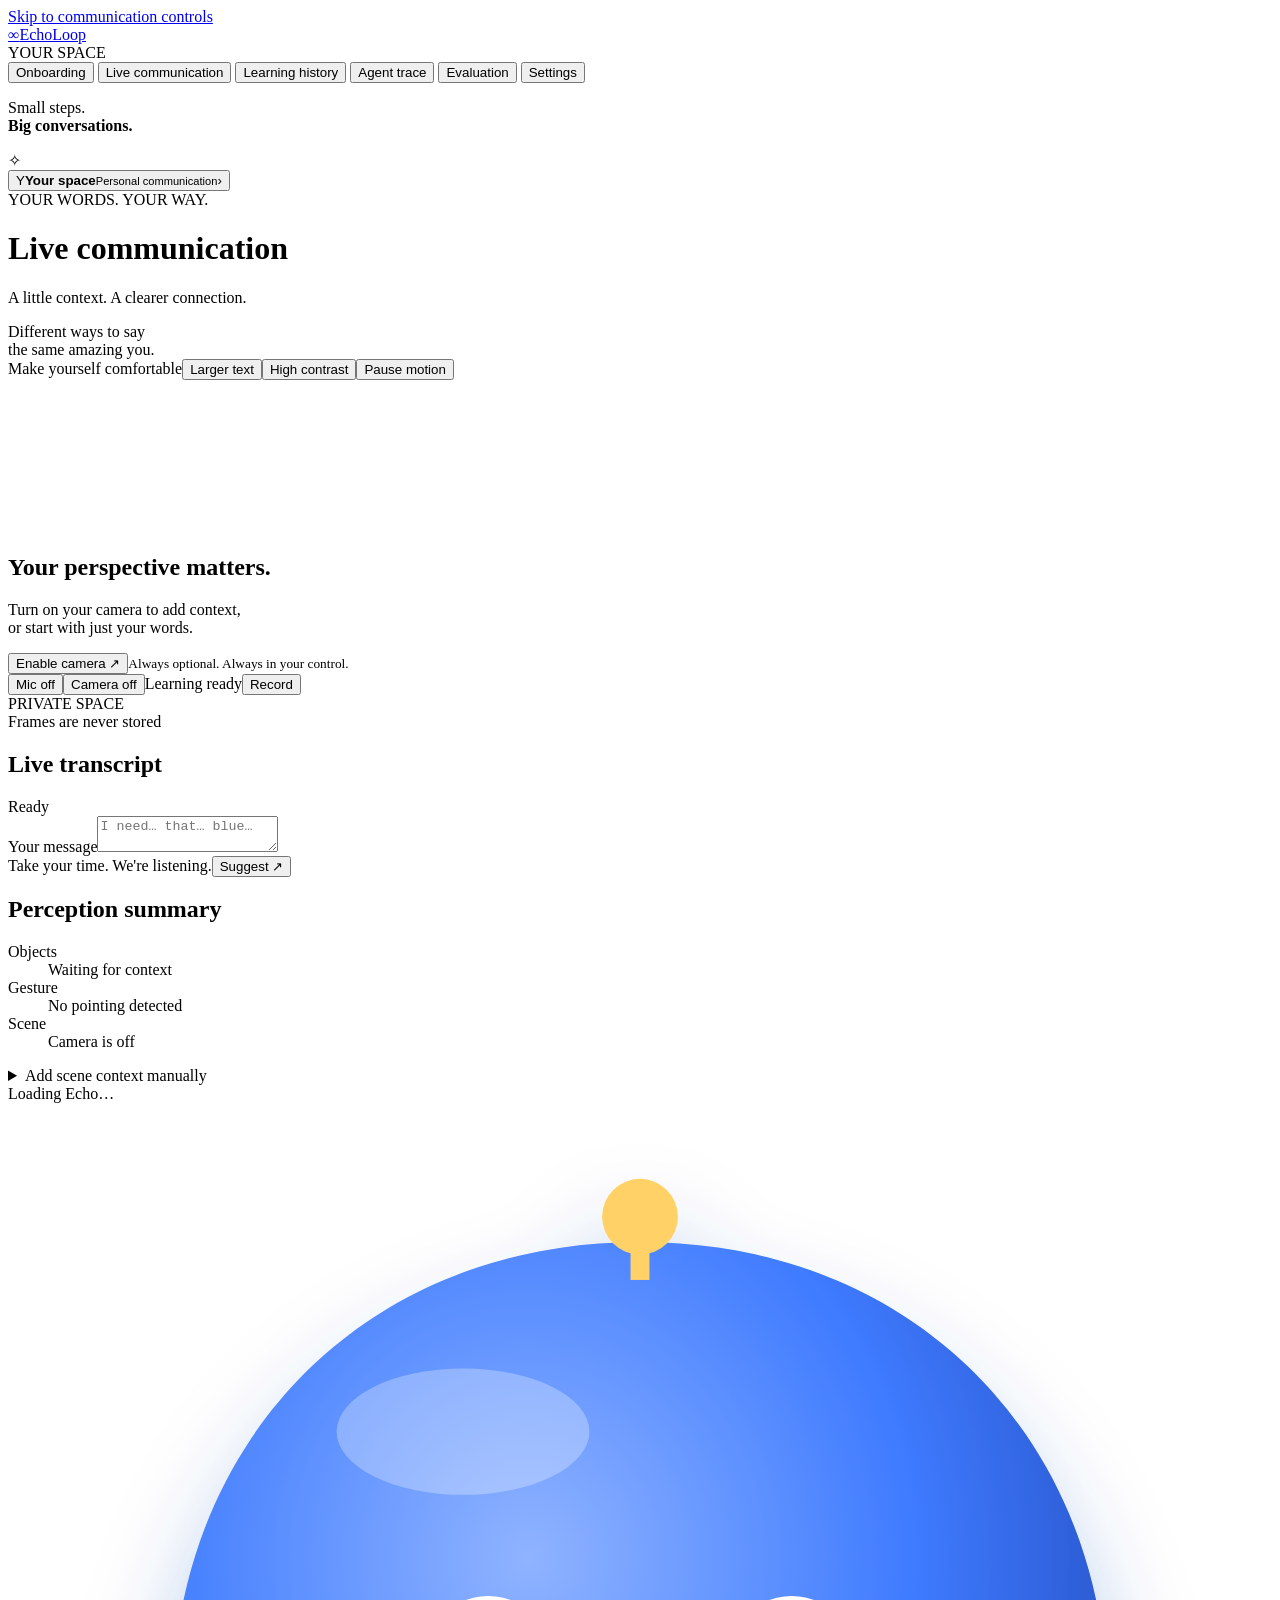
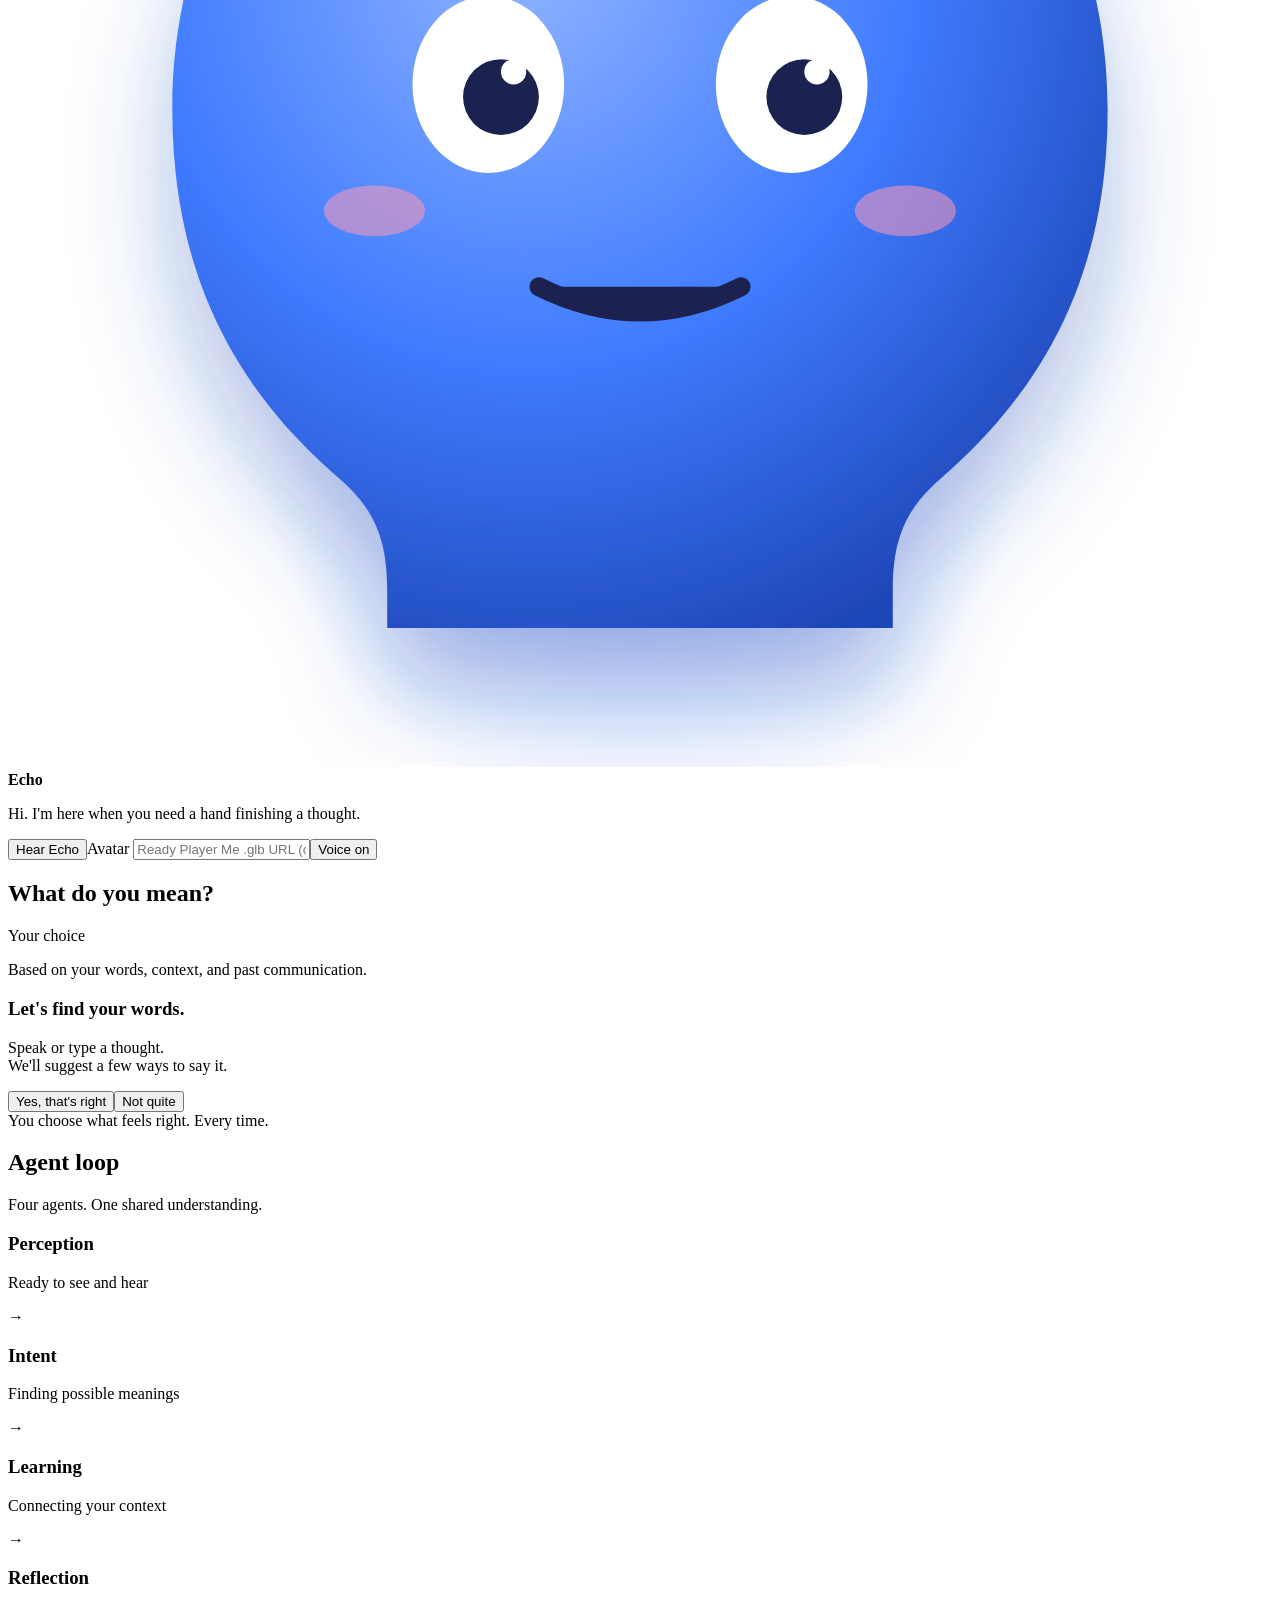
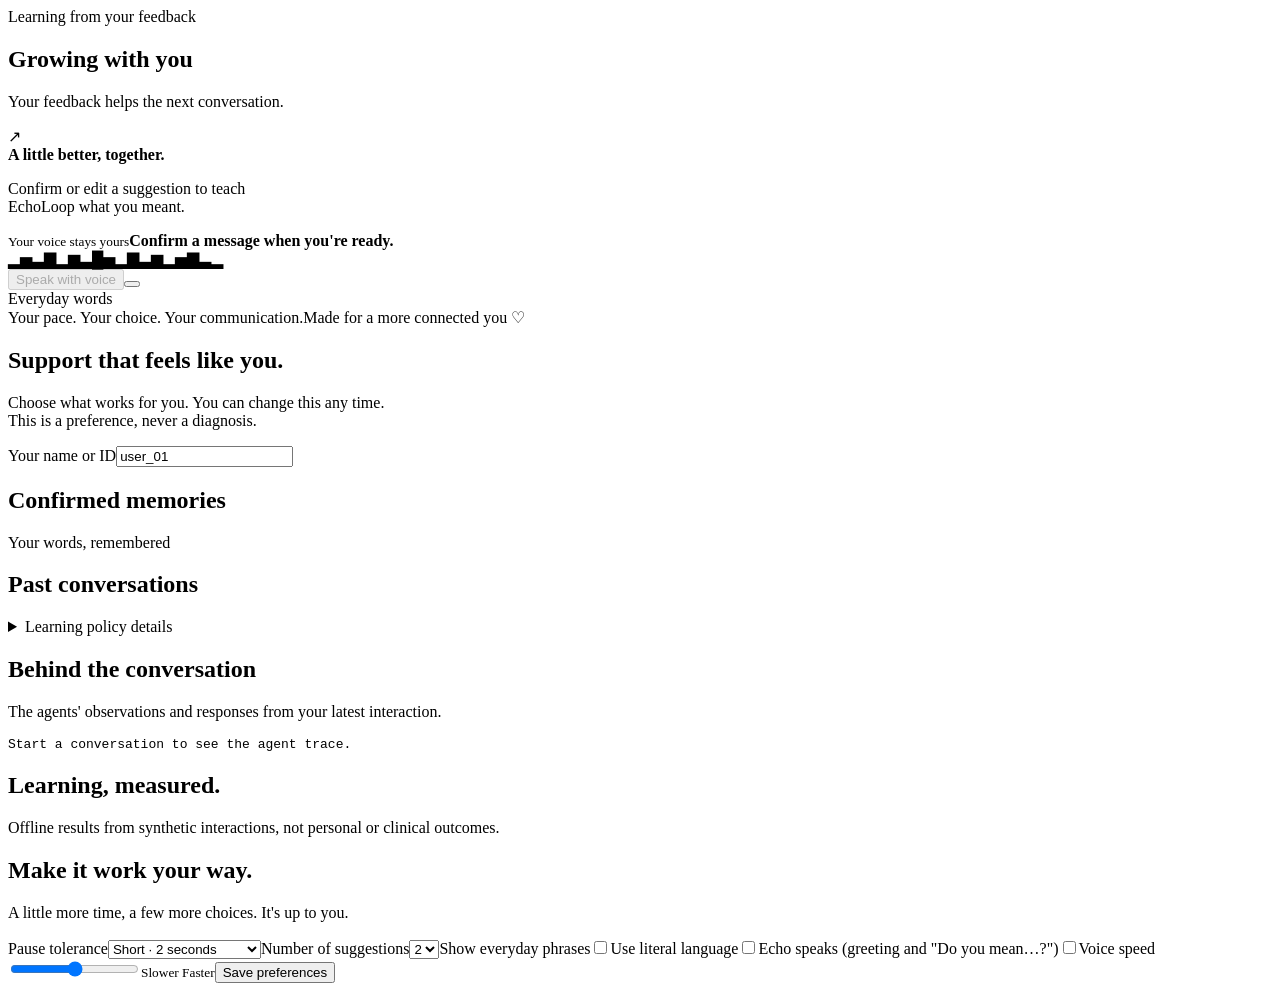
==== commit f9dd28bf: "Weave: named ops, one root call per interaction, agents dashboard via GenAI OTel spans (one agent pe" ====
--- a/frontend/index.html
+++ b/frontend/index.html
@@ -1,7 +1,8 @@
 ﻿<!doctype html>
 <html lang="en">
-<head><meta charset="utf-8"><meta name="viewport" content="width=device-width,initial-scale=1"><meta name="theme-color" content="#eef3ff"><title>EchoLoop — Your words, your way</title><link rel="stylesheet" href="/styles.css"><script type="importmap">{"imports":{"three":"https://cdn.jsdelivr.net/npm/three@0.180.0/build/three.module.js/+esm","three/addons/":"https://cdn.jsdelivr.net/npm/three@0.180.0/examples/jsm/","talkinghead":"https://cdn.jsdelivr.net/gh/met4citizen/TalkingHead@1.7/modules/talkinghead.mjs"}}</script><script type="module" src="/avatar.mjs"></script><script defer src="/app.js"></script></head>
+<head><meta charset="utf-8"><meta name="viewport" content="width=device-width,initial-scale=1"><meta name="theme-color" content="#eef3ff"><title>EchoLoop — Your words, your way</title><link rel="stylesheet" href="/styles.css?v=spatial-1"><script type="importmap">{"imports":{"three":"https://cdn.jsdelivr.net/npm/three@0.180.0/build/three.module.js/+esm","three/addons/":"https://cdn.jsdelivr.net/npm/three@0.180.0/examples/jsm/","talkinghead":"https://cdn.jsdelivr.net/gh/met4citizen/TalkingHead@1.7/modules/talkinghead.mjs"}}</script><script type="module" src="/avatar.mjs"></script><script defer src="/app.js"></script><link rel="stylesheet" href="/spatial.css?v=1"><script type="module" src="/spatial.mjs?v=1"></script><script defer src="/accessibility.js?v=1"></script></head>
 <body>
+<a class="skip-link" href="#mainContent">Skip to communication controls</a>
 <div class="app-shell">
 <aside class="sidebar">
 <a href="#live" class="brand"><span class="brand-mark">∞</span>EchoLoop</a><div class="nav-label">YOUR SPACE</div>
@@ -15,8 +16,9 @@
 </nav>
 <div class="sidebar-bottom"><div class="gentle-note"><span data-icon="heart"></span><p>Small steps.<br><strong>Big conversations.</strong></p><span class="note-spark">✧</span></div><button class="user-card" data-tab="onboarding"><span class="avatar" id="avatar">Y</span><span><strong id="userName">Your space</strong><small id="modeBadge">Personal communication</small></span><span>›</span></button></div>
 </aside>
-<main>
+<main id="mainContent" tabindex="-1">
 <header class="page-header"><div><div class="eyebrow">YOUR WORDS. YOUR WAY.</div><h1 id="pageTitle">Live communication</h1><p id="pageSubtitle">A little context. A clearer connection.</p></div><div class="header-note">Different ways to say<br><span>the same amazing you.</span><i></i></div></header>
+<div class="access-toolbar" role="group" aria-label="Accessibility preferences"><span>Make yourself comfortable</span><button id="largeText" type="button" aria-pressed="false">Larger text</button><button id="highContrast" type="button" aria-pressed="false">High contrast</button><button id="reduceMotion" type="button" aria-pressed="false">Pause motion</button></div>
 <div id="notice" class="notice hidden" role="status"></div>
 <section id="tab-live" class="view">
 <div class="live-grid">
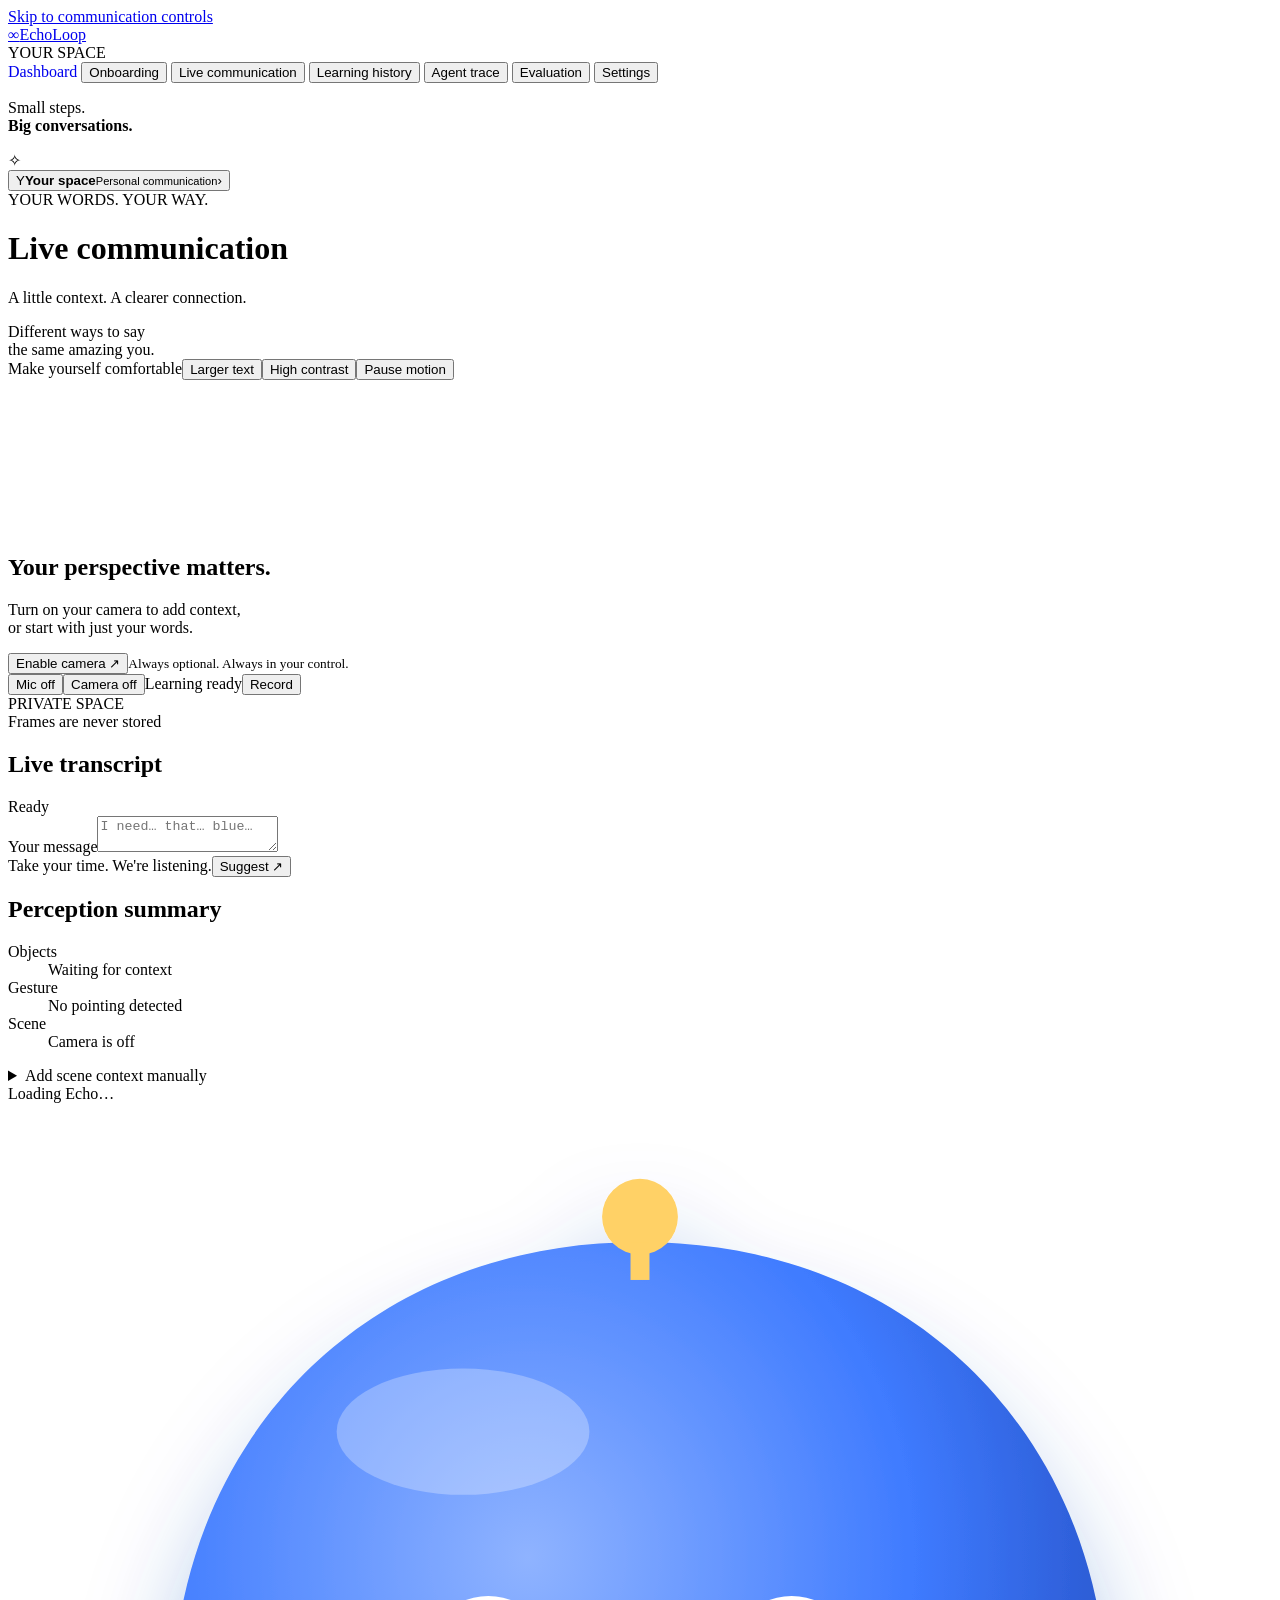
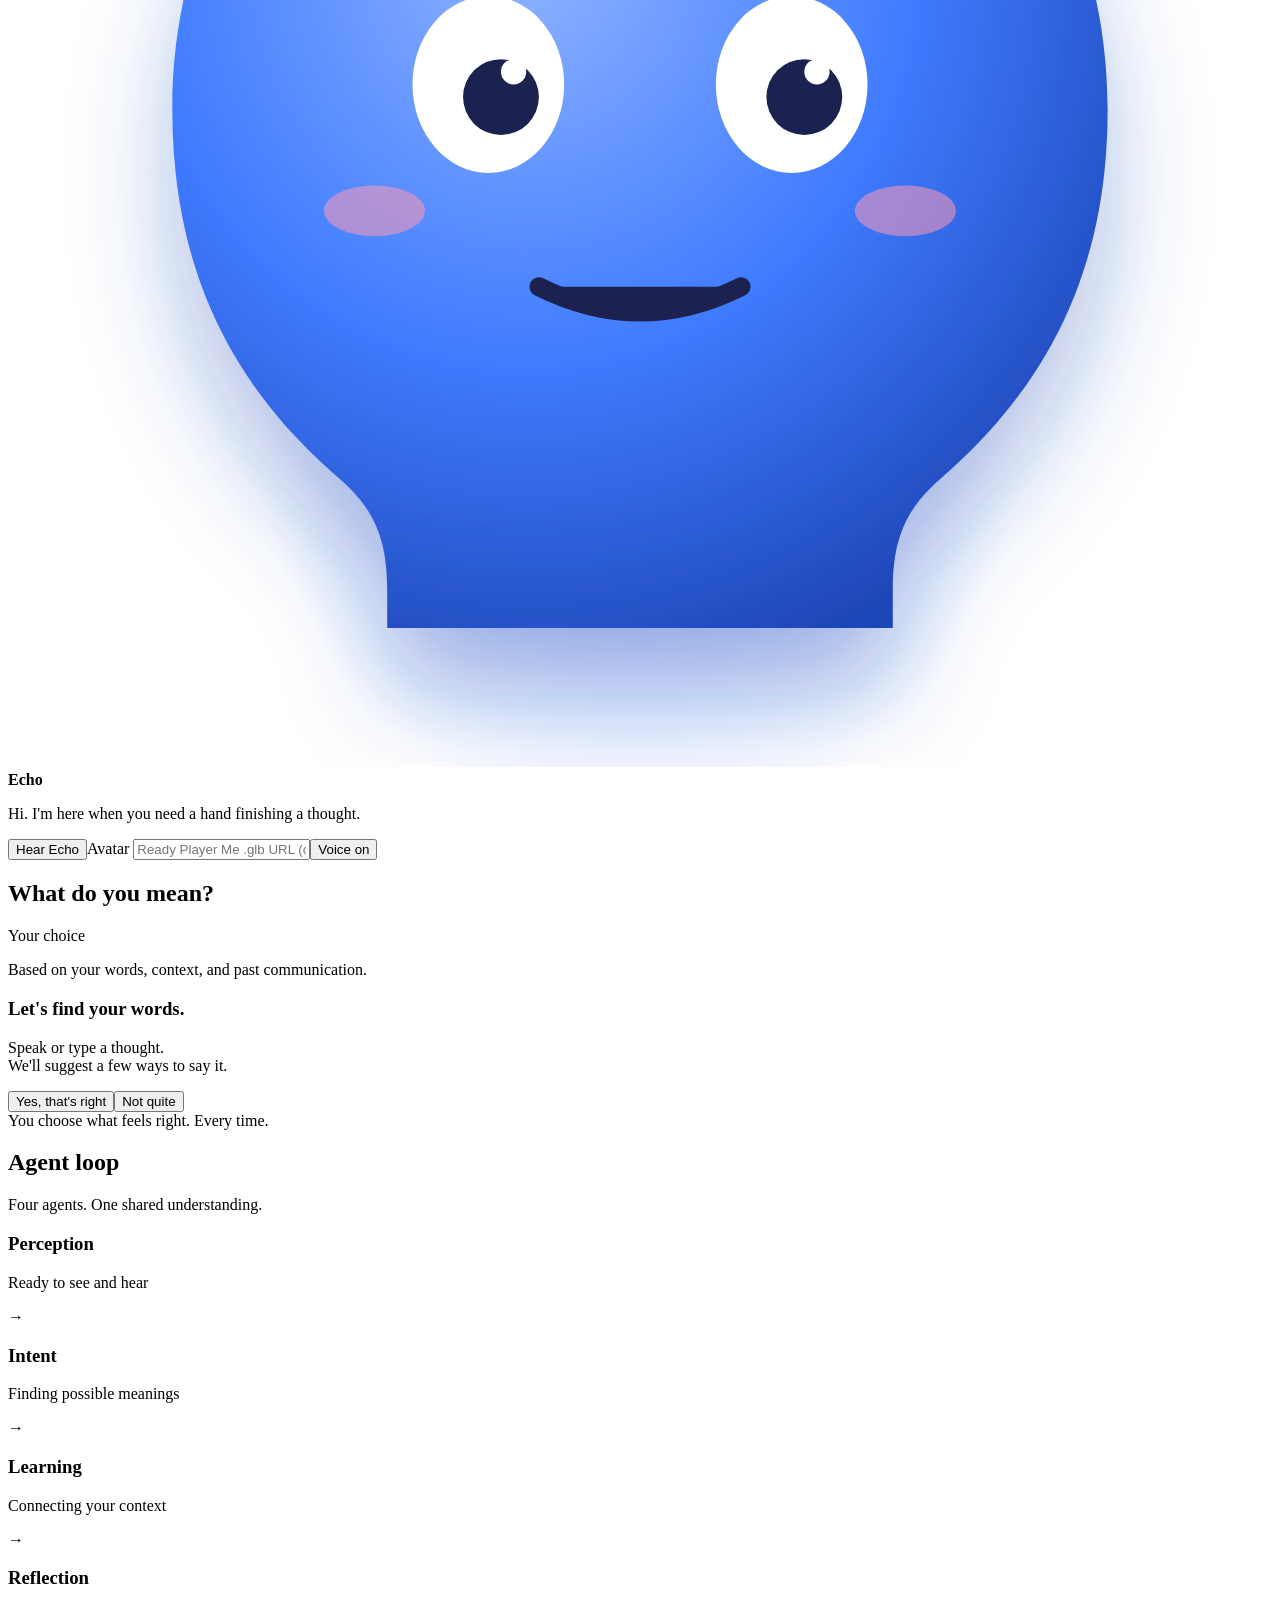
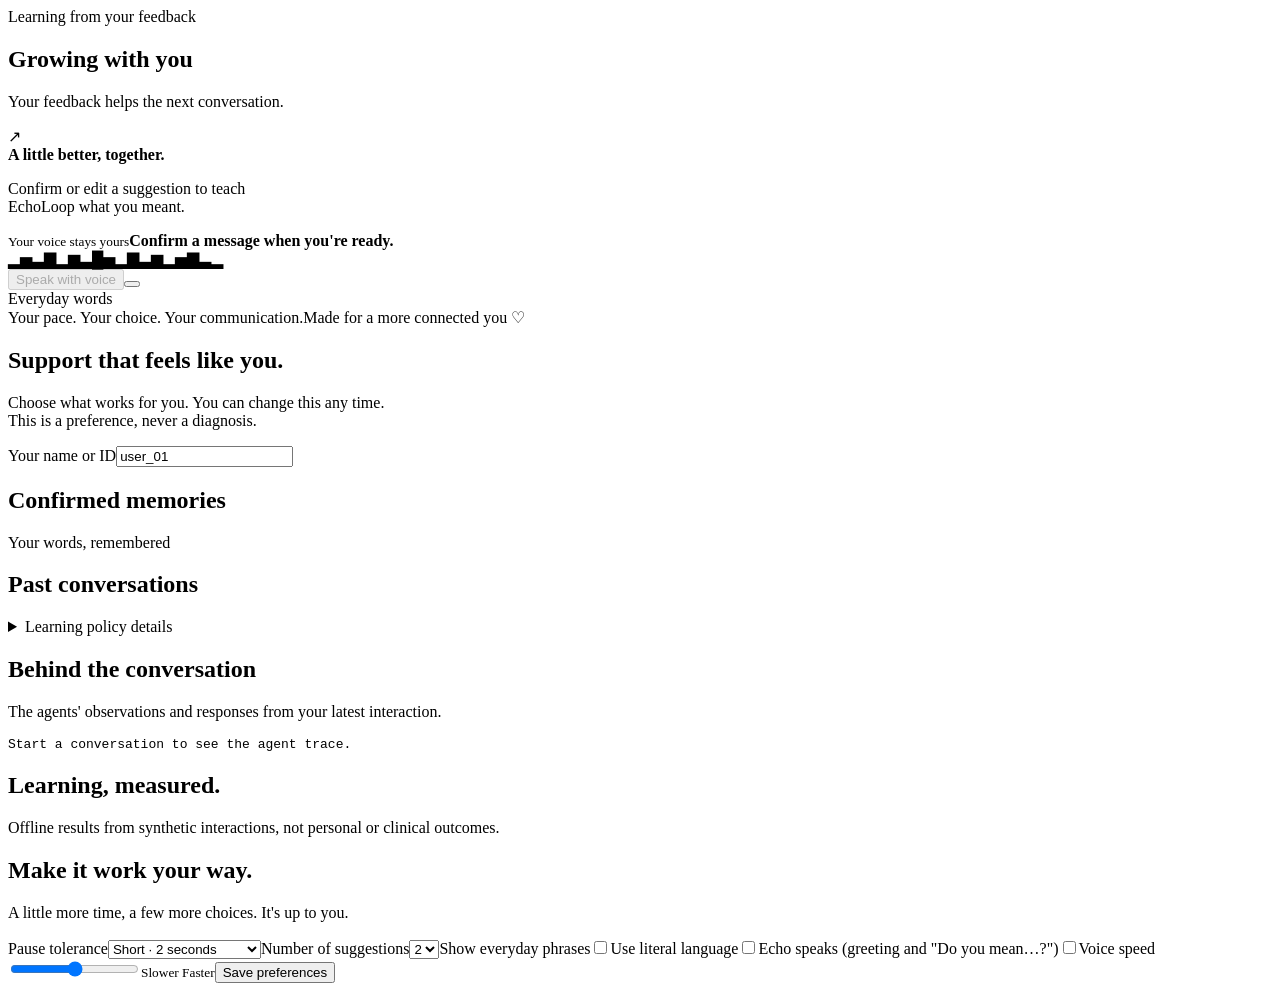
==== commit 7253f720: "Dashboard: large mic button + Turn off mic; mic routes through server speech pipeline (Whisper) with" ====
--- a/frontend/index.html
+++ b/frontend/index.html
@@ -7,6 +7,7 @@
 <aside class="sidebar">
 <a href="#live" class="brand"><span class="brand-mark">∞</span>EchoLoop</a><div class="nav-label">YOUR SPACE</div>
 <nav aria-label="Main navigation">
+<a class="nav-item" href="/dashboard.html" title="Dashboard" style="text-decoration:none"><span data-icon="chart"></span><span>Dashboard</span></a>
 <button class="nav-item" data-tab="onboarding" title="Onboarding"><span data-icon="user"></span><span>Onboarding</span></button>
 <button class="nav-item active" data-tab="live" title="Live communication"><span data-icon="video"></span><span>Live communication</span></button>
 <button class="nav-item" data-tab="hist" title="Learning history"><span data-icon="history"></span><span>Learning history</span></button>
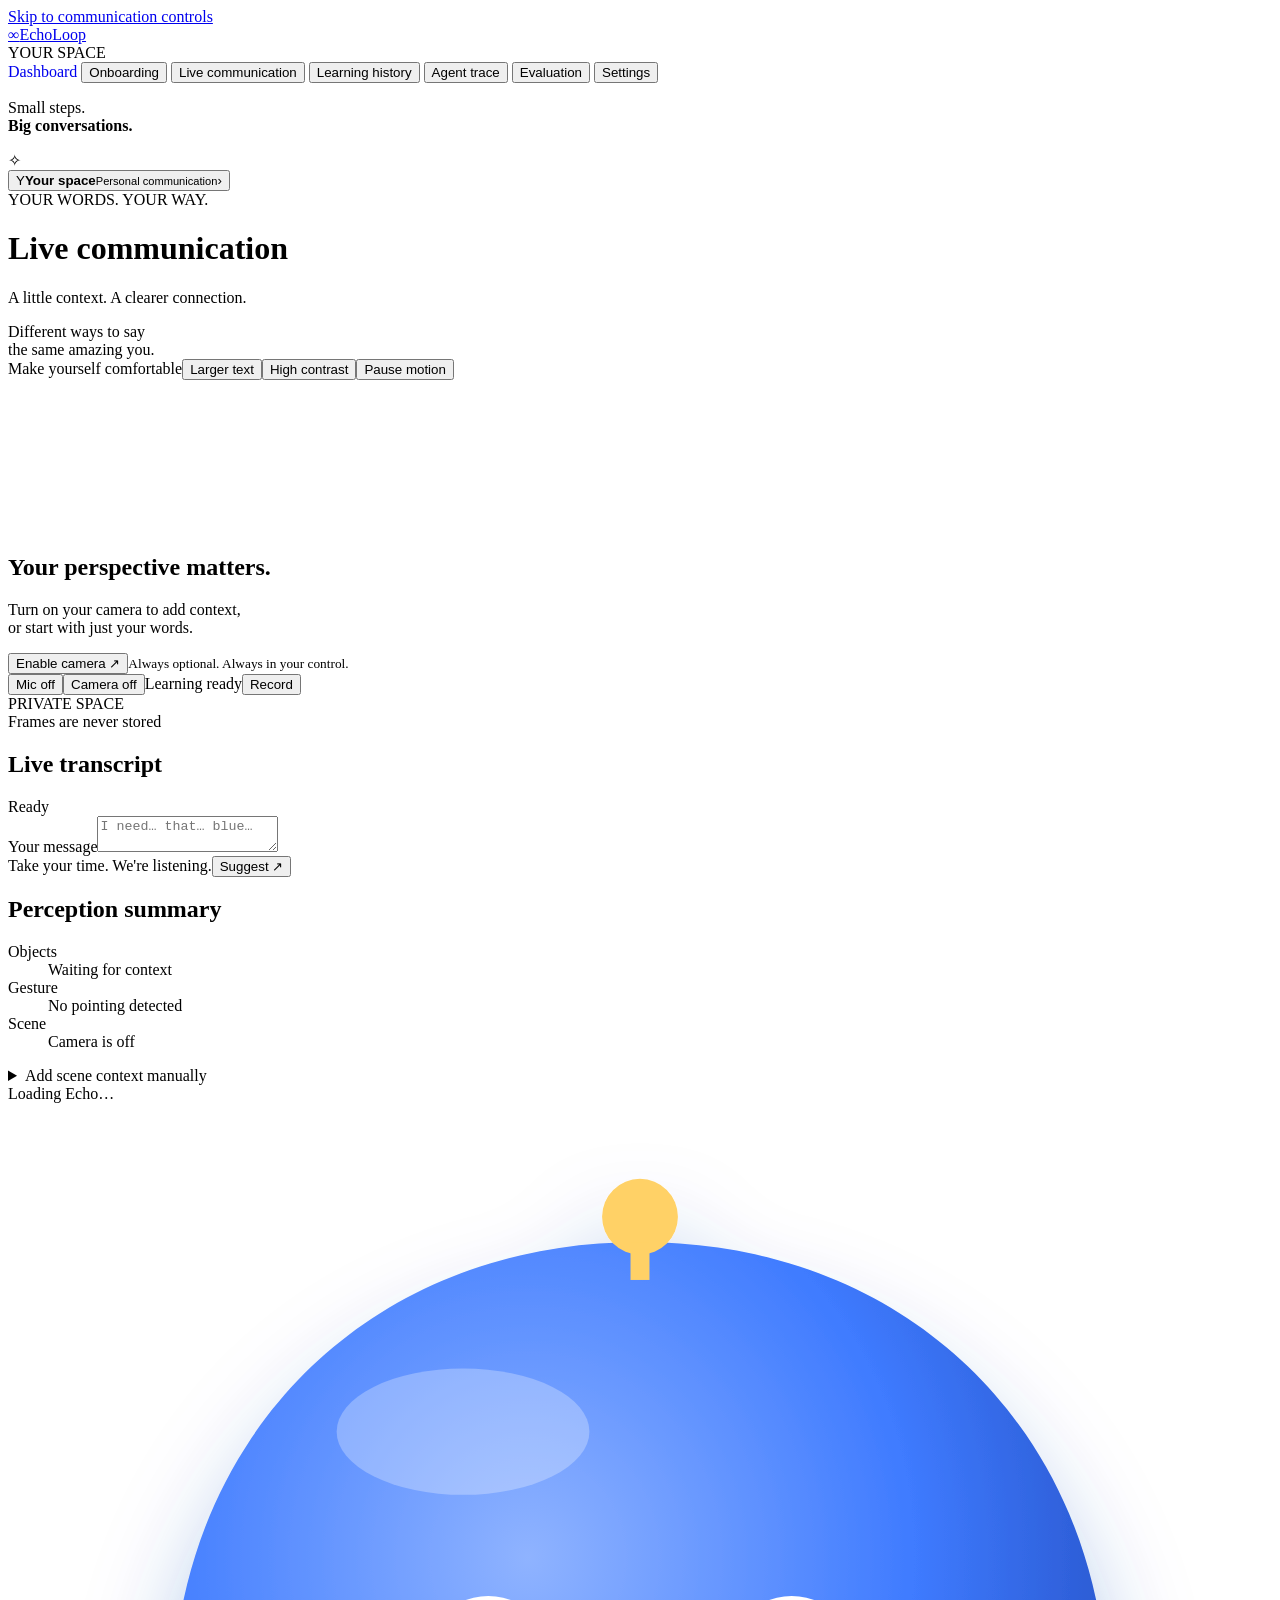
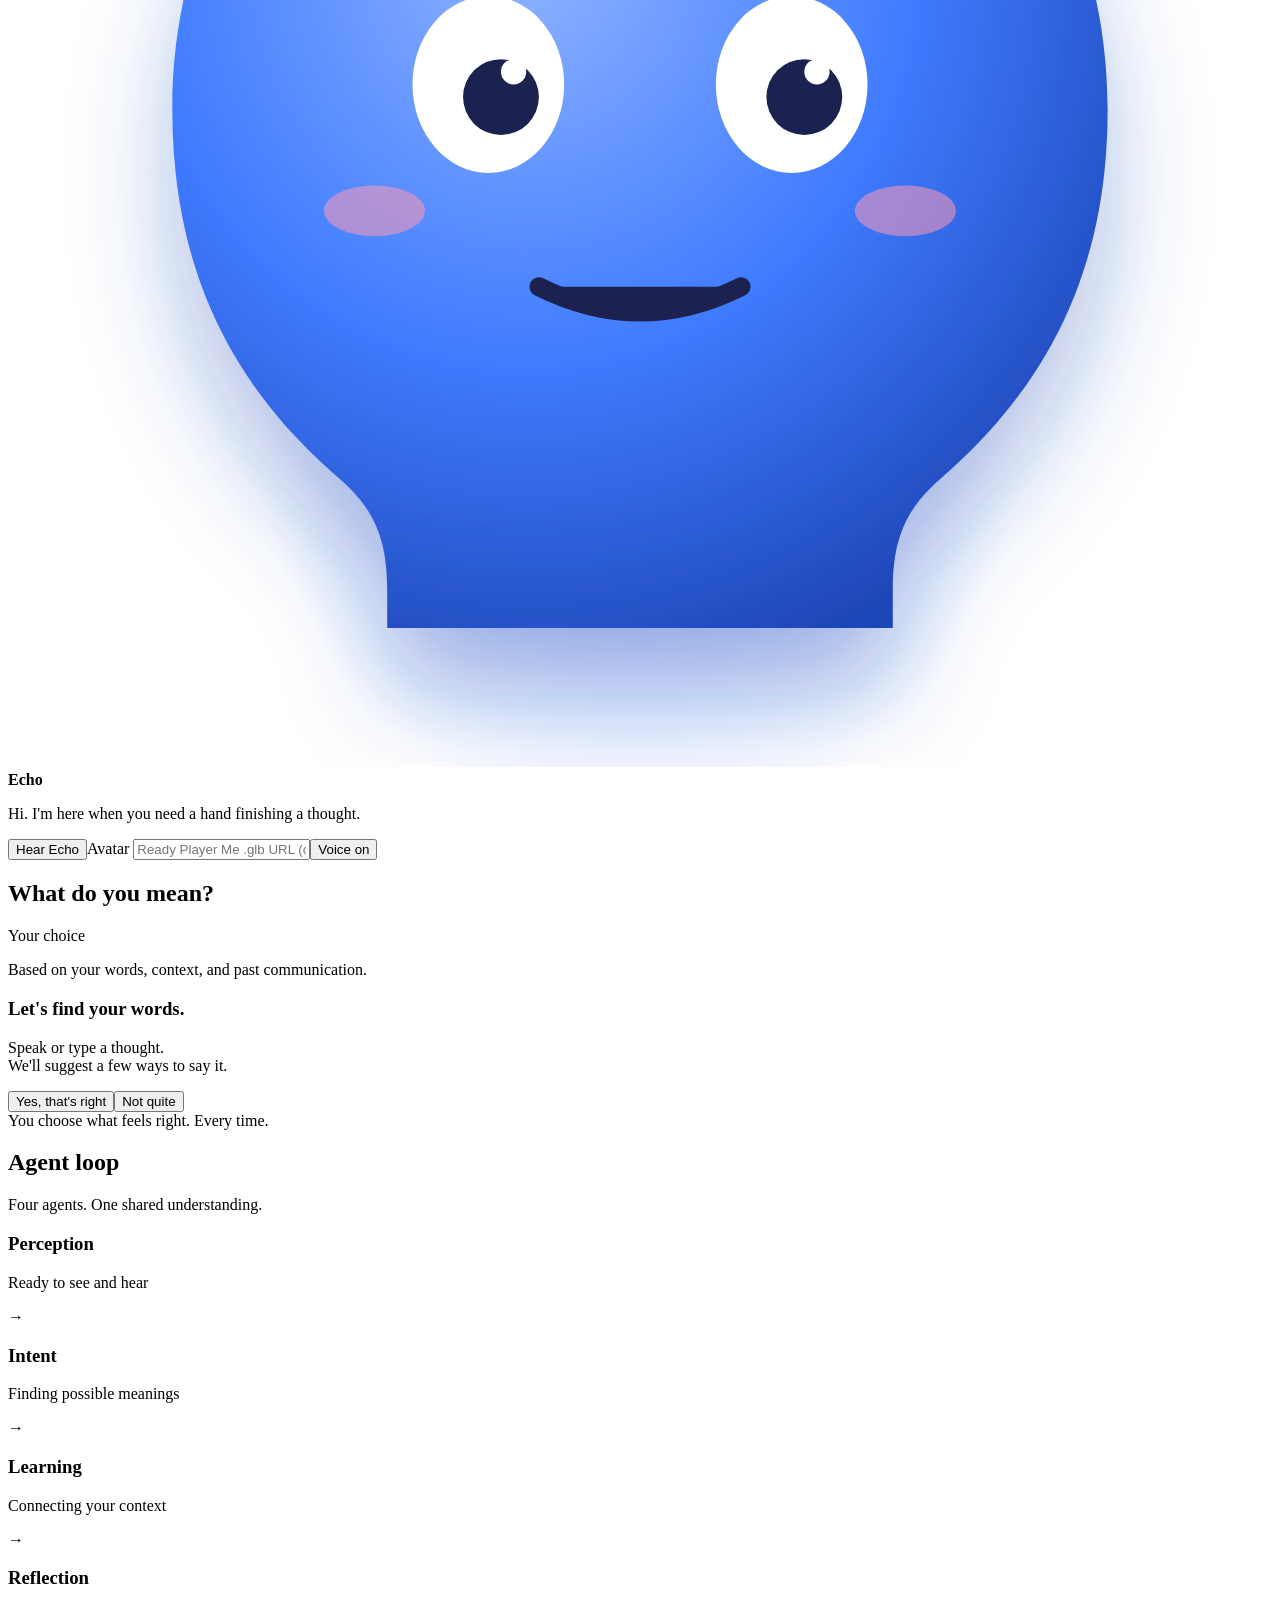
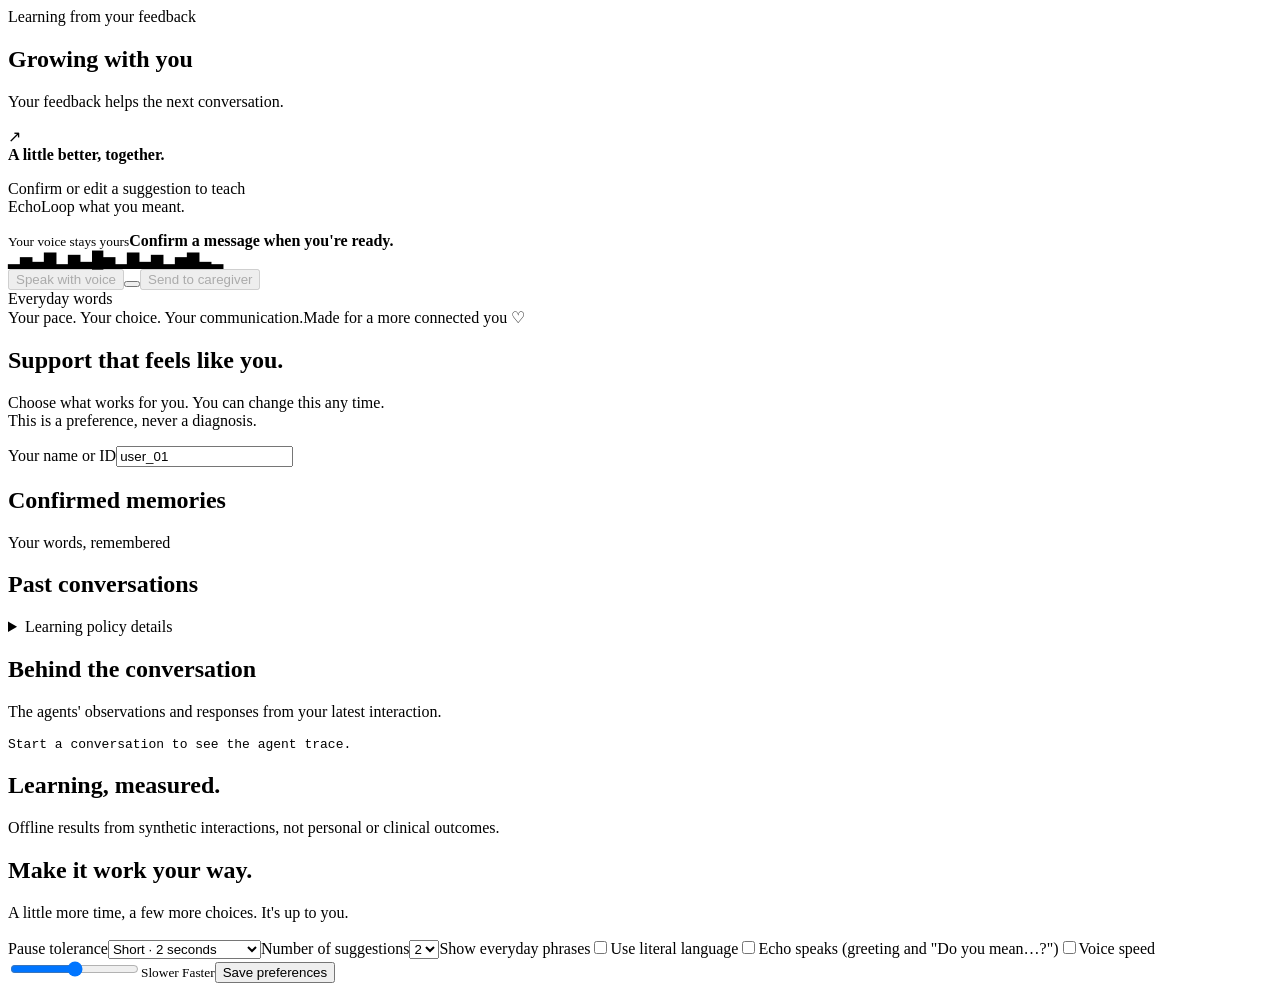
==== commit 8cf00d26: "Send to caregiver: confirmed message -> Slack (real Web API shape), tested against an Arga Labs Slac" ====
--- a/frontend/index.html
+++ b/frontend/index.html
@@ -48,7 +48,7 @@
 </div><article class="panel agent-panel"><div class="panel-heading"><h2><span data-icon="loop"></span>Agent loop</h2><span class="muted">Four agents. One shared understanding.</span></div><div class="agents"><div class="agent blue"><span data-icon="eye"></span><h3>Perception</h3><p id="perceptionAgent">Ready to see and hear</p></div><span class="agent-arrow">→</span><div class="agent green"><span data-icon="bulb"></span><h3>Intent</h3><p id="intentAgent">Finding possible meanings</p></div><span class="agent-arrow">→</span><div class="agent violet"><span data-icon="database"></span><h3>Learning</h3><p id="learningAgent">Connecting your context</p></div><span class="agent-arrow">→</span><div class="agent amber"><span data-icon="spark"></span><h3>Reflection</h3><p id="reflectionAgent">Learning from your feedback</p></div></div></article>
 <article class="panel improvement-panel"><div class="panel-heading"><h2><span data-icon="chart"></span>Growing with you</h2></div><p class="muted">Your feedback helps the next conversation.</p><div id="improvement" class="improvement-empty"><span class="growth-mark">↗</span><div><strong>A little better, together.</strong><p>Confirm or edit a suggestion to teach<br>EchoLoop what you meant.</p></div></div><div id="rewardBadge" aria-live="polite"></div></article>
 </div>
-<div class="panel speech-bar"><div class="speech-avatar" data-icon="message"></div><div class="confirmed-copy"><small id="confirmedLabel">Your voice stays yours</small><strong id="confirmedText">Confirm a message when you're ready.</strong></div><div class="waveform" aria-hidden="true">▂▅▃▇▂▆▃█▅▂▇▃▆▂▅▇▃▂</div><button id="speak" class="button primary" disabled><span data-icon="volume"></span>Speak with voice</button><button id="stopSpeak" class="button secondary icon-button" aria-label="Stop speaking"><span data-icon="stop"></span></button></div>
+<div class="panel speech-bar"><div class="speech-avatar" data-icon="message"></div><div class="confirmed-copy"><small id="confirmedLabel">Your voice stays yours</small><strong id="confirmedText">Confirm a message when you're ready.</strong></div><div class="waveform" aria-hidden="true">▂▅▃▇▂▆▃█▅▂▇▃▆▂▅▇▃▂</div><button id="speak" class="button primary" disabled><span data-icon="volume"></span>Speak with voice</button><button id="stopSpeak" class="button secondary icon-button" aria-label="Stop speaking"><span data-icon="stop"></span></button><button id="sendCare" class="button secondary" disabled title="Send the confirmed message to your caregiver Slack channel">Send to caregiver</button></div>
 <div class="quick-row"><span>Everyday words</span><div id="quick"></div></div><footer><span><span data-icon="shield"></span>Your pace. Your choice. Your communication.</span><span>Made for a more connected you <span class="footer-heart">♡</span></span></footer>
 </section>
 <section id="tab-onboarding" class="view hidden"><article class="panel setup-panel"><span class="section-symbol" data-icon="heart"></span><h2>Support that feels like you.</h2><p class="muted">Choose what works for you. You can change this any time.<br>This is a preference, never a diagnosis.</p><label>Your name or ID<input id="userId" value="user_01" autocomplete="off"></label><div id="modes" class="mode-grid"></div></article></section>
